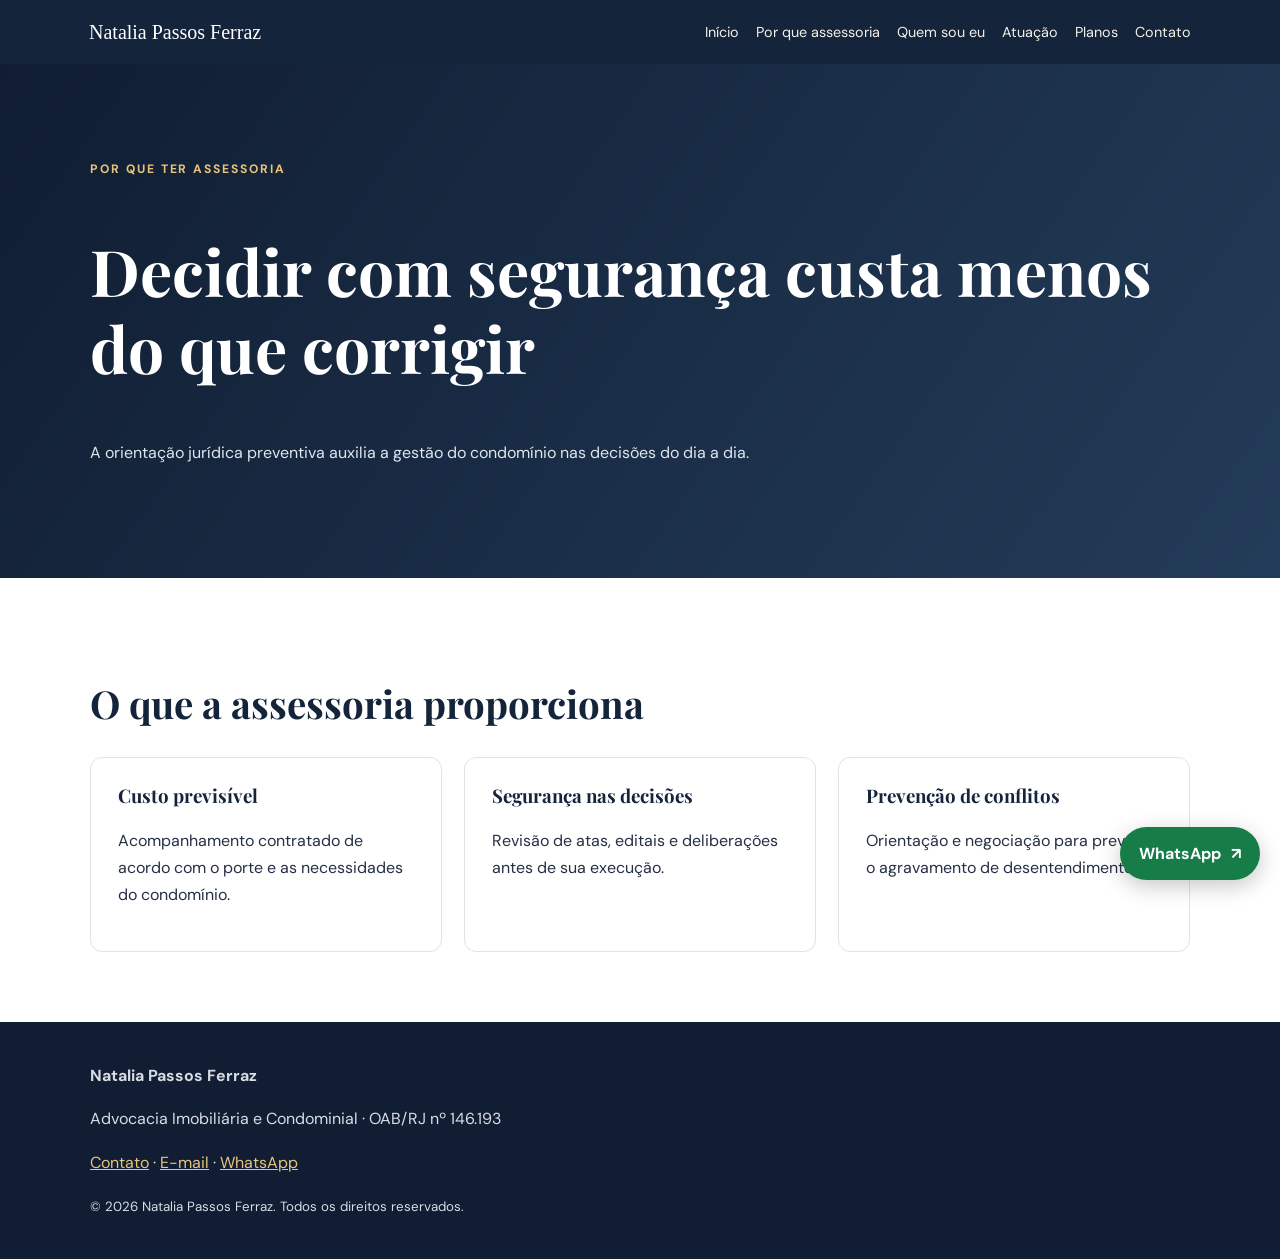
==== assessoria.html @ 214b543b "Add files via upload" ====
<!doctype html><html lang="pt-BR"><head><meta charset="utf-8"><meta name="viewport" content="width=device-width, initial-scale=1"><meta name="description" content="Natalia Passos Ferraz — Advocacia Imobiliária e Condominial. OAB/RJ 146.193."><title>Por que assessoria | Natalia Passos Ferraz</title><link rel="stylesheet" href="style.css"></head><body><header><nav><a class="brand" href="index.html">Natalia Passos Ferraz</a><div class="links"><a href="index.html">Início</a><a href="assessoria.html">Por que assessoria</a><a href="sobre.html">Quem sou eu</a><a href="atuacao.html">Atuação</a><a href="planos.html">Planos</a><a href="contato.html">Contato</a></div></nav></header><section class="hero"><div class="wrap"><div class="eyebrow" style="color:#e8c47d">Por que ter assessoria</div><h1>Decidir com segurança custa menos do que corrigir</h1><p>A orientação jurídica preventiva auxilia a gestão do condomínio nas decisões do dia a dia.</p></div></section><section class="section "><div class="wrap"><h2>O que a assessoria proporciona</h2><div class="grid"><article class="card"><h3>Custo previsível</h3><p>Acompanhamento contratado de acordo com o porte e as necessidades do condomínio.</p></article><article class="card"><h3>Segurança nas decisões</h3><p>Revisão de atas, editais e deliberações antes de sua execução.</p></article><article class="card"><h3>Prevenção de conflitos</h3><p>Orientação e negociação para prevenir o agravamento de desentendimentos.</p></article></div></div></section><footer><div class="wrap"><strong>Natalia Passos Ferraz</strong><p>Advocacia Imobiliária e Condominial · OAB/RJ nº 146.193</p><p><a href="contato.html">Contato</a> · <a href="mailto:nataliaferraz.adv@hotmail.com">E-mail</a> · <a href="https://wa.me/5524999140991" target="_blank" rel="noopener noreferrer">WhatsApp</a></p><small>© 2026 Natalia Passos Ferraz. Todos os direitos reservados.</small></div></footer><a class="whatsapp-fixo" href="https://wa.me/5524999140991?text=Ol%C3%A1%2C%20Nat%C3%A1lia%21%20Gostaria%20de%20informa%C3%A7%C3%B5es%20sobre%20assessoria%20jur%C3%ADdica." target="_blank" rel="noopener noreferrer" aria-label="Conversar com Natália pelo WhatsApp">WhatsApp <span aria-hidden="true">↗</span></a></body></html>
---- style.css ----
@import url('https://fonts.googleapis.com/css2?family=DM+Sans:wght@400;500;600;700&family=Playfair+Display:wght@500;600;700&display=swap');:root{--navy:#14243b;--gold:#d9b56a;--cream:#f8f6f0;--ink:#243044}*{box-sizing:border-box}body{margin:0;font-family:'DM Sans',Arial,sans-serif;color:var(--ink);line-height:1.7;background:#fff}h1,h2,h3{font-family:'Playfair Display',Georgia,serif;line-height:1.2;color:var(--navy)}h1{font-size:clamp(2.3rem,5vw,4rem)}h2{font-size:clamp(1.9rem,3vw,2.7rem)}a{color:#274d7c}header{background:var(--navy);position:sticky;top:0;z-index:5}nav{max-width:1150px;margin:auto;display:flex;align-items:center;justify-content:space-between;gap:18px;padding:15px 24px;flex-wrap:wrap}nav .brand{font-family:Georgia,serif;color:#fff;font-size:1.25rem;text-decoration:none}nav .links{display:flex;gap:17px;flex-wrap:wrap}nav .links a{color:#f5f0e7;text-decoration:none;font-size:.9rem}nav a:hover{color:var(--gold)}.hero{background:linear-gradient(125deg,#101d32,#233c59);color:#fff;padding:95px 24px}.hero h1{color:#fff}.hero p{color:#e0e6ed}.wrap{max-width:1100px;margin:auto}.section{padding:70px 24px}.section.alt{background:var(--cream)}.eyebrow{text-transform:uppercase;letter-spacing:.16em;color:#a67e34;font-size:.76rem;font-weight:700}.grid{display:grid;grid-template-columns:repeat(auto-fit,minmax(245px,1fr));gap:22px}.card{padding:27px;border:1px solid #e5e3de;border-radius:12px;background:#fff}.card h3{margin-top:0}.btn{display:inline-block;padding:12px 22px;background:var(--gold);color:#14243b;border-radius:6px;font-weight:700;text-decoration:none;margin:8px 8px 8px 0}.btn.secondary{background:transparent;color:var(--navy);border:1px solid var(--navy)}.hero .btn.secondary{color:white;border-color:#fff}ul{padding-left:22px}li{margin:6px 0}details{border:1px solid #ddd;border-radius:9px;margin:12px 0;padding:18px;background:#fff}summary{cursor:pointer;font-weight:700;color:var(--navy)}table{border-collapse:collapse;width:100%;min-width:580px}th,td{border-bottom:1px solid #ddd;padding:12px;text-align:left}th{background:#edf0f2}.scroll{overflow-x:auto}.note{border-left:4px solid var(--gold);padding:13px 18px;background:#faf7ef}footer{background:#101d32;color:#d8dce5;padding:40px 24px}footer a{color:#e8c47d}.portrait{width:100%;max-width:330px;border-radius:12px;object-fit:cover}.bio{display:grid;grid-template-columns:1fr 2fr;gap:35px;align-items:start}@media(max-width:700px){.bio{grid-template-columns:1fr}nav{position:static}.hero{padding:65px 24px}}
/* Botão fixo de contato por WhatsApp */
.whatsapp-fixo{position:fixed;right:20px;bottom:20px;z-index:1000;display:inline-flex;align-items:center;gap:10px;background:#167d48;color:white!important;text-decoration:none;font-weight:700;padding:13px 19px;border-radius:999px;box-shadow:0 6px 22px rgba(0,0,0,.22);transition:transform .2s,background .2s}
.whatsapp-fixo:hover,.whatsapp-fixo:focus-visible{background:#116a3d;transform:translateY(-2px)}
@media(max-width:600px){.whatsapp-fixo{right:12px;bottom:12px;padding:12px 16px;font-size:14px}}
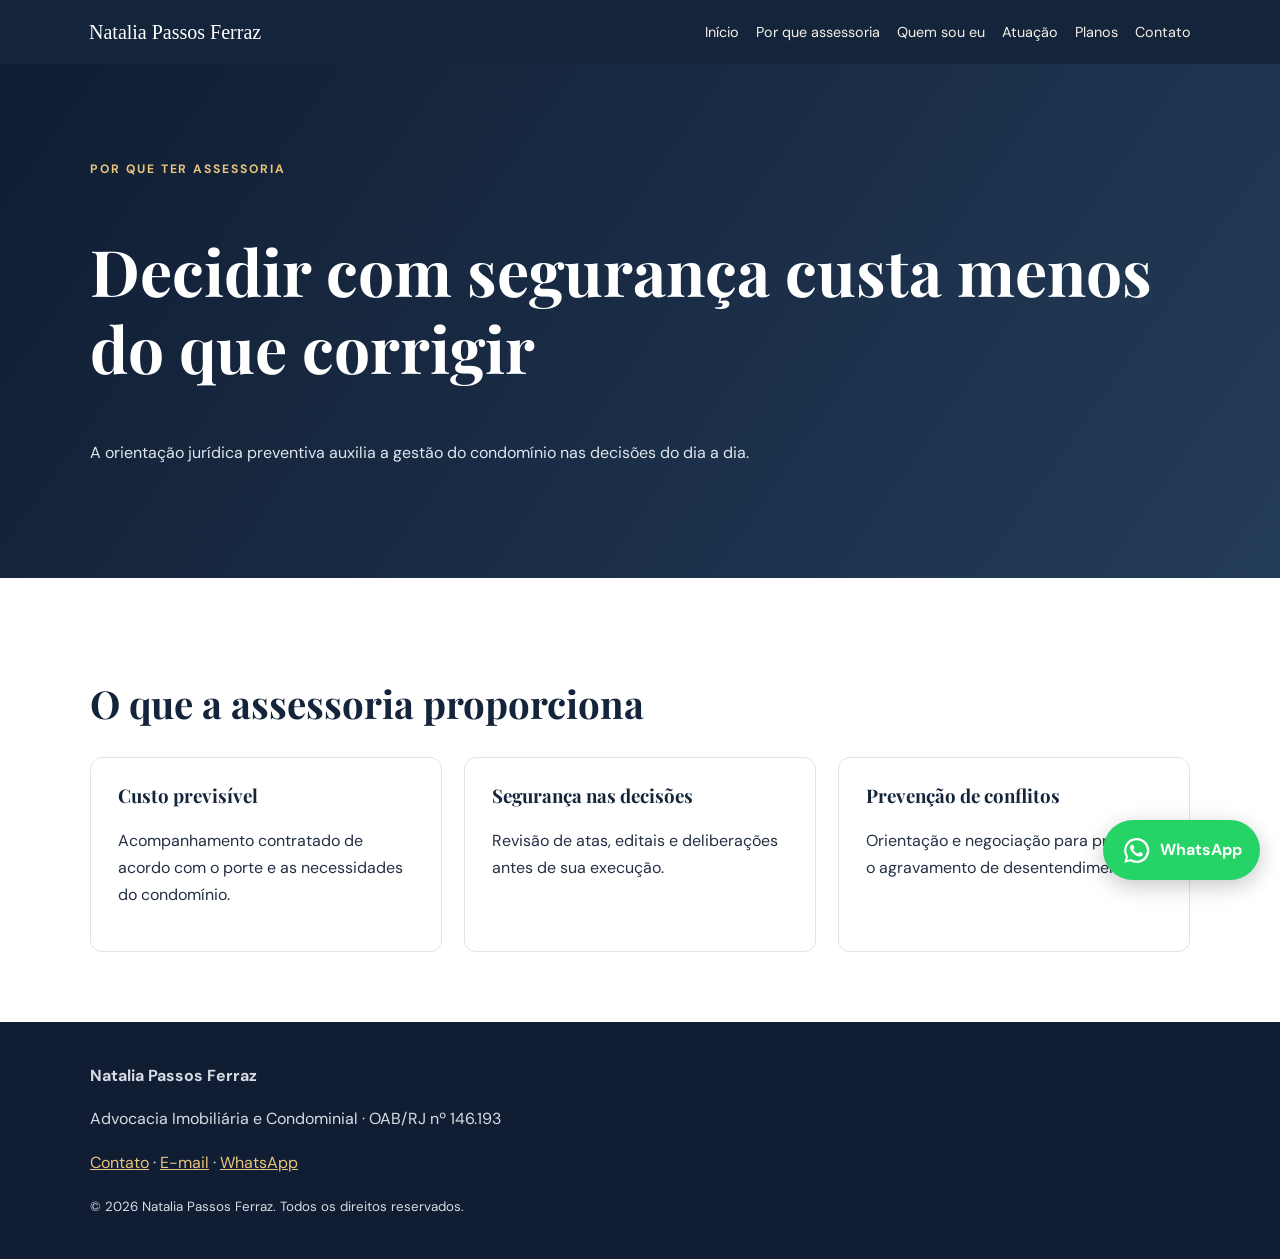
==== commit 9346e7eb: "Add files via upload" ====
--- a/assessoria.html
+++ b/assessoria.html
@@ -1 +1 @@
-<!doctype html><html lang="pt-BR"><head><meta charset="utf-8"><meta name="viewport" content="width=device-width, initial-scale=1"><meta name="description" content="Natalia Passos Ferraz — Advocacia Imobiliária e Condominial. OAB/RJ 146.193."><title>Por que assessoria | Natalia Passos Ferraz</title><link rel="stylesheet" href="style.css"></head><body><header><nav><a class="brand" href="index.html">Natalia Passos Ferraz</a><div class="links"><a href="index.html">Início</a><a href="assessoria.html">Por que assessoria</a><a href="sobre.html">Quem sou eu</a><a href="atuacao.html">Atuação</a><a href="planos.html">Planos</a><a href="contato.html">Contato</a></div></nav></header><section class="hero"><div class="wrap"><div class="eyebrow" style="color:#e8c47d">Por que ter assessoria</div><h1>Decidir com segurança custa menos do que corrigir</h1><p>A orientação jurídica preventiva auxilia a gestão do condomínio nas decisões do dia a dia.</p></div></section><section class="section "><div class="wrap"><h2>O que a assessoria proporciona</h2><div class="grid"><article class="card"><h3>Custo previsível</h3><p>Acompanhamento contratado de acordo com o porte e as necessidades do condomínio.</p></article><article class="card"><h3>Segurança nas decisões</h3><p>Revisão de atas, editais e deliberações antes de sua execução.</p></article><article class="card"><h3>Prevenção de conflitos</h3><p>Orientação e negociação para prevenir o agravamento de desentendimentos.</p></article></div></div></section><footer><div class="wrap"><strong>Natalia Passos Ferraz</strong><p>Advocacia Imobiliária e Condominial · OAB/RJ nº 146.193</p><p><a href="contato.html">Contato</a> · <a href="mailto:nataliaferraz.adv@hotmail.com">E-mail</a> · <a href="https://wa.me/5524999140991" target="_blank" rel="noopener noreferrer">WhatsApp</a></p><small>© 2026 Natalia Passos Ferraz. Todos os direitos reservados.</small></div></footer><a class="whatsapp-fixo" href="https://wa.me/5524999140991?text=Ol%C3%A1%2C%20Nat%C3%A1lia%21%20Gostaria%20de%20informa%C3%A7%C3%B5es%20sobre%20assessoria%20jur%C3%ADdica." target="_blank" rel="noopener noreferrer" aria-label="Conversar com Natália pelo WhatsApp">WhatsApp <span aria-hidden="true">↗</span></a></body></html>+<!doctype html><html lang="pt-BR"><head><meta charset="utf-8"><meta name="viewport" content="width=device-width, initial-scale=1"><meta name="description" content="Natalia Passos Ferraz — Advocacia Imobiliária e Condominial. OAB/RJ 146.193."><title>Por que assessoria | Natalia Passos Ferraz</title><link rel="stylesheet" href="style.css"></head><body><header><nav><a class="brand" href="index.html">Natalia Passos Ferraz</a><div class="links"><a href="index.html">Início</a><a href="assessoria.html">Por que assessoria</a><a href="sobre.html">Quem sou eu</a><a href="atuacao.html">Atuação</a><a href="planos.html">Planos</a><a href="contato.html">Contato</a></div></nav></header><section class="hero"><div class="wrap"><div class="eyebrow" style="color:#e8c47d">Por que ter assessoria</div><h1>Decidir com segurança custa menos do que corrigir</h1><p>A orientação jurídica preventiva auxilia a gestão do condomínio nas decisões do dia a dia.</p></div></section><section class="section "><div class="wrap"><h2>O que a assessoria proporciona</h2><div class="grid"><article class="card"><h3>Custo previsível</h3><p>Acompanhamento contratado de acordo com o porte e as necessidades do condomínio.</p></article><article class="card"><h3>Segurança nas decisões</h3><p>Revisão de atas, editais e deliberações antes de sua execução.</p></article><article class="card"><h3>Prevenção de conflitos</h3><p>Orientação e negociação para prevenir o agravamento de desentendimentos.</p></article></div></div></section><footer><div class="wrap"><strong>Natalia Passos Ferraz</strong><p>Advocacia Imobiliária e Condominial · OAB/RJ nº 146.193</p><p><a href="contato.html">Contato</a> · <a href="mailto:nataliaferraz.adv@hotmail.com">E-mail</a> · <a href="https://wa.me/5524999140991" target="_blank" rel="noopener noreferrer">WhatsApp</a></p><small>© 2026 Natalia Passos Ferraz. Todos os direitos reservados.</small></div></footer><a class="whatsapp-fixo" href="https://wa.me/5524999140991?text=Ol%C3%A1%2C%20Nat%C3%A1lia%21%20Gostaria%20de%20informa%C3%A7%C3%B5es%20sobre%20assessoria%20jur%C3%ADdica." target="_blank" rel="noopener noreferrer" aria-label="Conversar com Natália pelo WhatsApp"><svg xmlns="http://www.w3.org/2000/svg" viewBox="0 0 32 32" width="31" height="31" aria-hidden="true"><path fill="currentColor" d="M16.03 3.2A12.7 12.7 0 0 0 5.1 22.4L3.4 28.7l6.5-1.7a12.8 12.8 0 1 0 6.13-23.8Zm0 23.3a10.5 10.5 0 0 1-5.35-1.46l-.38-.23-3.87 1.02 1.03-3.77-.25-.39A10.56 10.56 0 1 1 16.03 26.5Zm5.8-7.9c-.32-.16-1.9-.94-2.2-1.04-.3-.11-.51-.16-.73.16-.22.32-.84 1.04-1.03 1.25-.19.21-.38.24-.7.08-.32-.16-1.36-.5-2.58-1.59-.95-.85-1.6-1.9-1.79-2.22-.19-.32-.02-.49.14-.65.14-.14.32-.37.48-.56.16-.19.21-.32.32-.53.11-.21.05-.4-.03-.56-.08-.16-.73-1.76-1-2.41-.26-.63-.53-.54-.73-.55h-.62c-.22 0-.56.08-.86.4-.3.32-1.13 1.11-1.13 2.71s1.16 3.15 1.32 3.36c.16.21 2.29 3.5 5.55 4.91.78.34 1.39.54 1.86.69.78.25 1.5.21 2.06.13.63-.09 1.9-.78 2.17-1.53.27-.75.27-1.39.19-1.53-.08-.13-.3-.21-.62-.37Z"/></svg><span class="whatsapp-texto">WhatsApp</span></a></body></html>
--- a/style.css
+++ b/style.css
@@ -3,3 +3,12 @@
 .whatsapp-fixo{position:fixed;right:20px;bottom:20px;z-index:1000;display:inline-flex;align-items:center;gap:10px;background:#167d48;color:white!important;text-decoration:none;font-weight:700;padding:13px 19px;border-radius:999px;box-shadow:0 6px 22px rgba(0,0,0,.22);transition:transform .2s,background .2s}
 .whatsapp-fixo:hover,.whatsapp-fixo:focus-visible{background:#116a3d;transform:translateY(-2px)}
 @media(max-width:600px){.whatsapp-fixo{right:12px;bottom:12px;padding:12px 16px;font-size:14px}}
+
+/* Ícone oficial em vetor e botão de contato persistente */
+.whatsapp-fixo{background:#25d366;color:#fff!important;min-width:60px;min-height:60px;justify-content:center;padding:12px 18px;gap:8px}
+.whatsapp-fixo svg{width:31px;height:31px;display:block;flex-shrink:0}
+.whatsapp-fixo:hover,.whatsapp-fixo:focus-visible{background:#128c4a}
+.foto-apresentacao{display:grid;grid-template-columns:minmax(220px,350px) 1fr;gap:35px;align-items:center;padding-top:24px;padding-bottom:24px}
+.foto-pendente{min-height:290px;display:flex;align-items:center;justify-content:center;text-align:center;padding:25px;border:2px dashed #aab3bd;border-radius:16px;background:#e8eaf0;color:#596273;font-size:15px}
+.foto-sobre{max-width:340px;min-height:260px;float:right;margin:0 0 20px 25px}
+@media(max-width:650px){.foto-apresentacao{grid-template-columns:1fr}.foto-sobre{float:none;margin:0 0 20px}.whatsapp-fixo{width:60px;height:60px;border-radius:50%;padding:12px}.whatsapp-texto{display:none}}
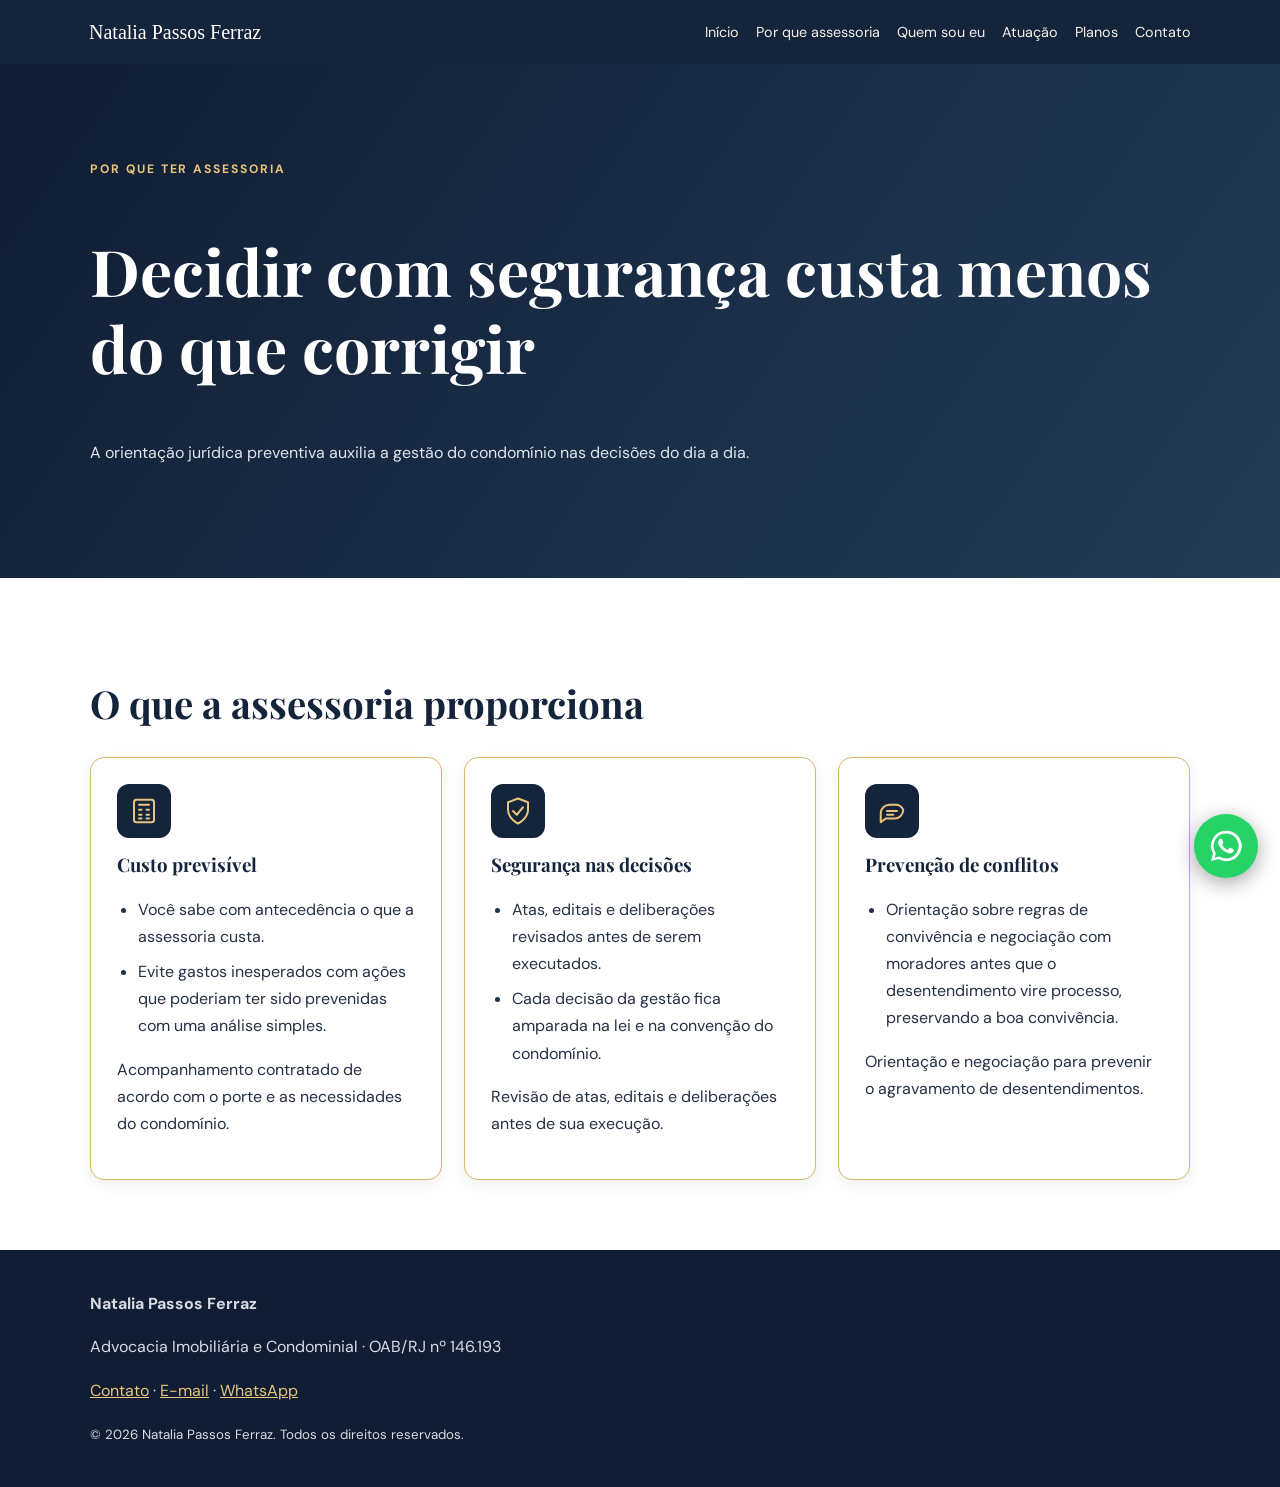
==== commit b470d6ae: "Add files via upload" ====
--- a/assessoria.html
+++ b/assessoria.html
@@ -1 +1 @@
-<!doctype html><html lang="pt-BR"><head><meta charset="utf-8"><meta name="viewport" content="width=device-width, initial-scale=1"><meta name="description" content="Natalia Passos Ferraz — Advocacia Imobiliária e Condominial. OAB/RJ 146.193."><title>Por que assessoria | Natalia Passos Ferraz</title><link rel="stylesheet" href="style.css"></head><body><header><nav><a class="brand" href="index.html">Natalia Passos Ferraz</a><div class="links"><a href="index.html">Início</a><a href="assessoria.html">Por que assessoria</a><a href="sobre.html">Quem sou eu</a><a href="atuacao.html">Atuação</a><a href="planos.html">Planos</a><a href="contato.html">Contato</a></div></nav></header><section class="hero"><div class="wrap"><div class="eyebrow" style="color:#e8c47d">Por que ter assessoria</div><h1>Decidir com segurança custa menos do que corrigir</h1><p>A orientação jurídica preventiva auxilia a gestão do condomínio nas decisões do dia a dia.</p></div></section><section class="section "><div class="wrap"><h2>O que a assessoria proporciona</h2><div class="grid"><article class="card"><h3>Custo previsível</h3><p>Acompanhamento contratado de acordo com o porte e as necessidades do condomínio.</p></article><article class="card"><h3>Segurança nas decisões</h3><p>Revisão de atas, editais e deliberações antes de sua execução.</p></article><article class="card"><h3>Prevenção de conflitos</h3><p>Orientação e negociação para prevenir o agravamento de desentendimentos.</p></article></div></div></section><footer><div class="wrap"><strong>Natalia Passos Ferraz</strong><p>Advocacia Imobiliária e Condominial · OAB/RJ nº 146.193</p><p><a href="contato.html">Contato</a> · <a href="mailto:nataliaferraz.adv@hotmail.com">E-mail</a> · <a href="https://wa.me/5524999140991" target="_blank" rel="noopener noreferrer">WhatsApp</a></p><small>© 2026 Natalia Passos Ferraz. Todos os direitos reservados.</small></div></footer><a class="whatsapp-fixo" href="https://wa.me/5524999140991?text=Ol%C3%A1%2C%20Nat%C3%A1lia%21%20Gostaria%20de%20informa%C3%A7%C3%B5es%20sobre%20assessoria%20jur%C3%ADdica." target="_blank" rel="noopener noreferrer" aria-label="Conversar com Natália pelo WhatsApp"><svg xmlns="http://www.w3.org/2000/svg" viewBox="0 0 32 32" width="31" height="31" aria-hidden="true"><path fill="currentColor" d="M16.03 3.2A12.7 12.7 0 0 0 5.1 22.4L3.4 28.7l6.5-1.7a12.8 12.8 0 1 0 6.13-23.8Zm0 23.3a10.5 10.5 0 0 1-5.35-1.46l-.38-.23-3.87 1.02 1.03-3.77-.25-.39A10.56 10.56 0 1 1 16.03 26.5Zm5.8-7.9c-.32-.16-1.9-.94-2.2-1.04-.3-.11-.51-.16-.73.16-.22.32-.84 1.04-1.03 1.25-.19.21-.38.24-.7.08-.32-.16-1.36-.5-2.58-1.59-.95-.85-1.6-1.9-1.79-2.22-.19-.32-.02-.49.14-.65.14-.14.32-.37.48-.56.16-.19.21-.32.32-.53.11-.21.05-.4-.03-.56-.08-.16-.73-1.76-1-2.41-.26-.63-.53-.54-.73-.55h-.62c-.22 0-.56.08-.86.4-.3.32-1.13 1.11-1.13 2.71s1.16 3.15 1.32 3.36c.16.21 2.29 3.5 5.55 4.91.78.34 1.39.54 1.86.69.78.25 1.5.21 2.06.13.63-.09 1.9-.78 2.17-1.53.27-.75.27-1.39.19-1.53-.08-.13-.3-.21-.62-.37Z"/></svg><span class="whatsapp-texto">WhatsApp</span></a></body></html>+<!doctype html><html lang="pt-BR"><head><meta charset="utf-8"><meta name="viewport" content="width=device-width, initial-scale=1"><meta name="description" content="Natalia Passos Ferraz — Advocacia Imobiliária e Condominial. OAB/RJ 146.193."><title>Por que assessoria | Natalia Passos Ferraz</title><link rel="stylesheet" href="style.css"><style id="whatsapp-flutuante-estilo">.whatsapp-fixo{position:fixed!important;right:22px!important;bottom:22px!important;z-index:2147483000!important;display:flex!important;align-items:center!important;justify-content:center!important;width:64px!important;height:64px!important;min-width:64px!important;min-height:64px!important;box-sizing:border-box!important;padding:13px!important;border-radius:50%!important;background:#25D366!important;color:#fff!important;box-shadow:0 5px 20px rgba(0,0,0,.35)!important;visibility:visible!important;opacity:1!important;transform:none!important;text-decoration:none!important}.whatsapp-fixo svg{display:block!important;width:38px!important;height:38px!important;fill:#fff!important}.whatsapp-fixo .whatsapp-texto{display:none!important}.whatsapp-fixo:hover{background:#128C7E!important}@media(max-width:600px){.whatsapp-fixo{right:16px!important;bottom:16px!important;width:60px!important;height:60px!important;min-width:60px!important;min-height:60px!important}}</style></head><body><header><nav><a class="brand" href="index.html">Natalia Passos Ferraz</a><div class="links"><a href="index.html">Início</a><a href="assessoria.html">Por que assessoria</a><a href="sobre.html">Quem sou eu</a><a href="atuacao.html">Atuação</a><a href="planos.html">Planos</a><a href="contato.html">Contato</a></div></nav></header><section class="hero"><div class="wrap"><div class="eyebrow" style="color:#e8c47d">Por que ter assessoria</div><h1>Decidir com segurança custa menos do que corrigir</h1><p>A orientação jurídica preventiva auxilia a gestão do condomínio nas decisões do dia a dia.</p></div></section><section class="section "><div class="wrap"><h2>O que a assessoria proporciona</h2><div class="grid"><article class="card" style="border:1px solid #d9b56a;border-radius:14px;padding:26px;background:#fff;box-shadow:0 4px 15px rgba(20,36,59,.08);"><div style="display:flex;align-items:center;justify-content:center;width:54px;height:54px;border-radius:12px;background:#14243b;color:#e8c47d;margin-bottom:16px;"><svg xmlns="http://www.w3.org/2000/svg" viewBox="0 0 24 24" width="30" height="30" fill="none" stroke="currentColor" stroke-width="1.6" stroke-linecap="round" stroke-linejoin="round" aria-hidden="true"><rect x="4" y="3" width="16" height="18" rx="2"/><path d="M8 7h8M8 11h2m4 0h2M8 15h2m4 0h2M8 18h2m4 0h2"/></svg></div><h3>Custo previsível</h3><ul style="list-style:disc outside;padding-left:1.3em;margin:12px 0 0;"><li style="display:list-item;margin-bottom:8px;">Você sabe com antecedência o que a assessoria custa.</li><li style="display:list-item;margin-bottom:8px;">Evite gastos inesperados com ações que poderiam ter sido prevenidas com uma análise simples.</li></ul><p>Acompanhamento contratado de acordo com o porte e as necessidades do condomínio.</p></article><article class="card" style="border:1px solid #d9b56a;border-radius:14px;padding:26px;background:#fff;box-shadow:0 4px 15px rgba(20,36,59,.08);"><div style="display:flex;align-items:center;justify-content:center;width:54px;height:54px;border-radius:12px;background:#14243b;color:#e8c47d;margin-bottom:16px;"><svg xmlns="http://www.w3.org/2000/svg" viewBox="0 0 24 24" width="30" height="30" fill="none" stroke="currentColor" stroke-width="1.6" stroke-linecap="round" stroke-linejoin="round" aria-hidden="true"><path d="M12 22s8-4 8-11V5l-8-3-8 3v6c0 7 8 11 8 11Z"/><path d="m8 12 3 3 5-6"/></svg></div><h3>Segurança nas decisões</h3><ul style="list-style:disc outside;padding-left:1.3em;margin:12px 0 0;"><li style="display:list-item;margin-bottom:8px;">Atas, editais e deliberações revisados antes de serem executados.</li><li style="display:list-item;margin-bottom:8px;">Cada decisão da gestão fica amparada na lei e na convenção do condomínio.</li></ul><p>Revisão de atas, editais e deliberações antes de sua execução.</p></article><article class="card" style="border:1px solid #d9b56a;border-radius:14px;padding:26px;background:#fff;box-shadow:0 4px 15px rgba(20,36,59,.08);"><div style="display:flex;align-items:center;justify-content:center;width:54px;height:54px;border-radius:12px;background:#14243b;color:#e8c47d;margin-bottom:16px;"><svg xmlns="http://www.w3.org/2000/svg" viewBox="0 0 24 24" width="30" height="30" fill="none" stroke="currentColor" stroke-width="1.6" stroke-linecap="round" stroke-linejoin="round" aria-hidden="true"><path d="M21 11a7 7 0 0 1-7 7H7l-4 3v-7a7 7 0 0 1 7-7h4a7 7 0 0 1 7 4Z"/><path d="M8 12h8M8 15h5"/></svg></div><h3>Prevenção de conflitos</h3><ul style="list-style:disc outside;padding-left:1.3em;margin:12px 0 0;"><li style="display:list-item;margin-bottom:8px;">Orientação sobre regras de convivência e negociação com moradores antes que o desentendimento vire processo, preservando a boa convivência.</li></ul><p>Orientação e negociação para prevenir o agravamento de desentendimentos.</p></article></div></div></section><footer><div class="wrap"><strong>Natalia Passos Ferraz</strong><p>Advocacia Imobiliária e Condominial · OAB/RJ nº 146.193</p><p><a href="contato.html">Contato</a> · <a href="mailto:nataliaferraz.adv@hotmail.com">E-mail</a> · <a href="https://wa.me/5524999140991" target="_blank" rel="noopener noreferrer">WhatsApp</a></p><small>© 2026 Natalia Passos Ferraz. Todos os direitos reservados.</small></div></footer><a class="whatsapp-fixo" href="https://wa.me/5524999140991?text=Ol%C3%A1%2C%20Nat%C3%A1lia%21%20Gostaria%20de%20informa%C3%A7%C3%B5es%20sobre%20assessoria%20jur%C3%ADdica." target="_blank" rel="noopener noreferrer" aria-label="Conversar com Natália pelo WhatsApp"><svg xmlns="http://www.w3.org/2000/svg" viewBox="0 0 32 32" width="31" height="31" aria-hidden="true"><path fill="currentColor" d="M16.03 3.2A12.7 12.7 0 0 0 5.1 22.4L3.4 28.7l6.5-1.7a12.8 12.8 0 1 0 6.13-23.8Zm0 23.3a10.5 10.5 0 0 1-5.35-1.46l-.38-.23-3.87 1.02 1.03-3.77-.25-.39A10.56 10.56 0 1 1 16.03 26.5Zm5.8-7.9c-.32-.16-1.9-.94-2.2-1.04-.3-.11-.51-.16-.73.16-.22.32-.84 1.04-1.03 1.25-.19.21-.38.24-.7.08-.32-.16-1.36-.5-2.58-1.59-.95-.85-1.6-1.9-1.79-2.22-.19-.32-.02-.49.14-.65.14-.14.32-.37.48-.56.16-.19.21-.32.32-.53.11-.21.05-.4-.03-.56-.08-.16-.73-1.76-1-2.41-.26-.63-.53-.54-.73-.55h-.62c-.22 0-.56.08-.86.4-.3.32-1.13 1.11-1.13 2.71s1.16 3.15 1.32 3.36c.16.21 2.29 3.5 5.55 4.91.78.34 1.39.54 1.86.69.78.25 1.5.21 2.06.13.63-.09 1.9-.78 2.17-1.53.27-.75.27-1.39.19-1.53-.08-.13-.3-.21-.62-.37Z"/></svg><span class="whatsapp-texto">WhatsApp</span></a></body></html>
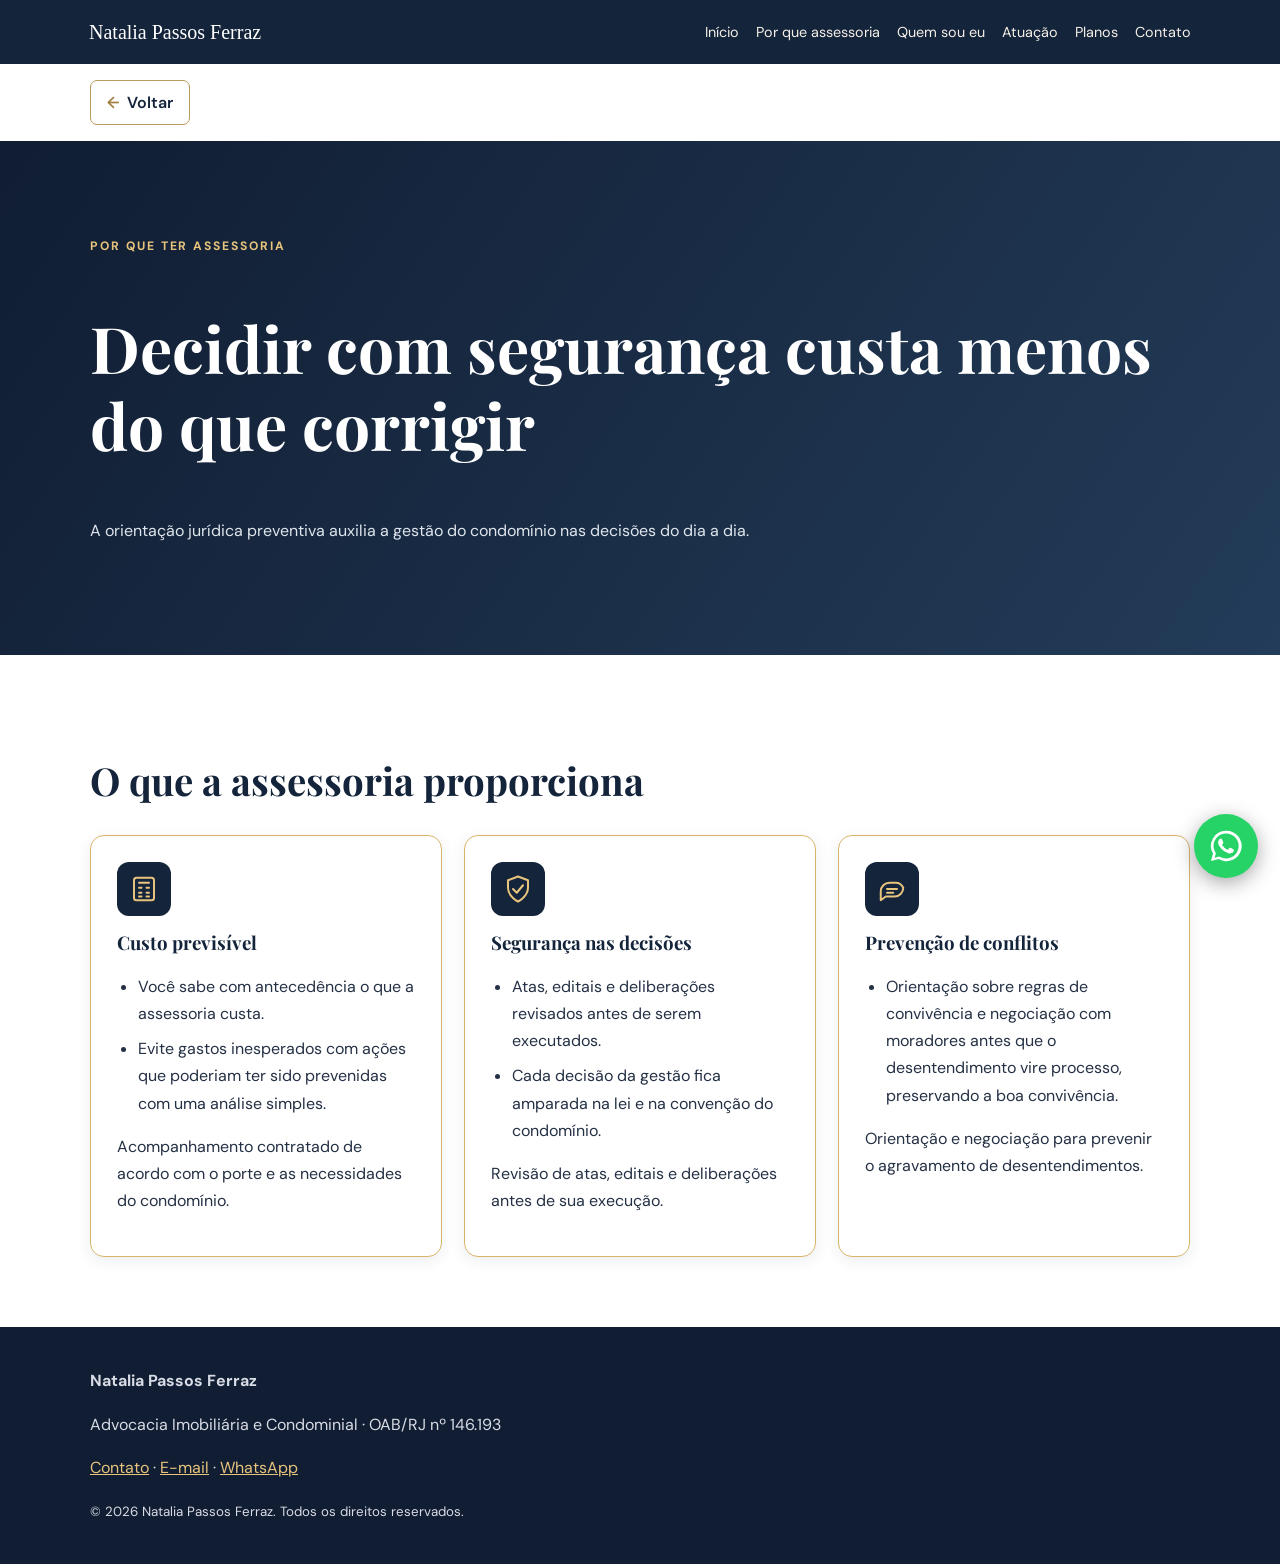
==== commit c77c56e6: "Add files via upload" ====
--- a/assessoria.html
+++ b/assessoria.html
@@ -1 +1 @@
-<!doctype html><html lang="pt-BR"><head><meta charset="utf-8"><meta name="viewport" content="width=device-width, initial-scale=1"><meta name="description" content="Natalia Passos Ferraz — Advocacia Imobiliária e Condominial. OAB/RJ 146.193."><title>Por que assessoria | Natalia Passos Ferraz</title><link rel="stylesheet" href="style.css"><style id="whatsapp-flutuante-estilo">.whatsapp-fixo{position:fixed!important;right:22px!important;bottom:22px!important;z-index:2147483000!important;display:flex!important;align-items:center!important;justify-content:center!important;width:64px!important;height:64px!important;min-width:64px!important;min-height:64px!important;box-sizing:border-box!important;padding:13px!important;border-radius:50%!important;background:#25D366!important;color:#fff!important;box-shadow:0 5px 20px rgba(0,0,0,.35)!important;visibility:visible!important;opacity:1!important;transform:none!important;text-decoration:none!important}.whatsapp-fixo svg{display:block!important;width:38px!important;height:38px!important;fill:#fff!important}.whatsapp-fixo .whatsapp-texto{display:none!important}.whatsapp-fixo:hover{background:#128C7E!important}@media(max-width:600px){.whatsapp-fixo{right:16px!important;bottom:16px!important;width:60px!important;height:60px!important;min-width:60px!important;min-height:60px!important}}</style></head><body><header><nav><a class="brand" href="index.html">Natalia Passos Ferraz</a><div class="links"><a href="index.html">Início</a><a href="assessoria.html">Por que assessoria</a><a href="sobre.html">Quem sou eu</a><a href="atuacao.html">Atuação</a><a href="planos.html">Planos</a><a href="contato.html">Contato</a></div></nav></header><section class="hero"><div class="wrap"><div class="eyebrow" style="color:#e8c47d">Por que ter assessoria</div><h1>Decidir com segurança custa menos do que corrigir</h1><p>A orientação jurídica preventiva auxilia a gestão do condomínio nas decisões do dia a dia.</p></div></section><section class="section "><div class="wrap"><h2>O que a assessoria proporciona</h2><div class="grid"><article class="card" style="border:1px solid #d9b56a;border-radius:14px;padding:26px;background:#fff;box-shadow:0 4px 15px rgba(20,36,59,.08);"><div style="display:flex;align-items:center;justify-content:center;width:54px;height:54px;border-radius:12px;background:#14243b;color:#e8c47d;margin-bottom:16px;"><svg xmlns="http://www.w3.org/2000/svg" viewBox="0 0 24 24" width="30" height="30" fill="none" stroke="currentColor" stroke-width="1.6" stroke-linecap="round" stroke-linejoin="round" aria-hidden="true"><rect x="4" y="3" width="16" height="18" rx="2"/><path d="M8 7h8M8 11h2m4 0h2M8 15h2m4 0h2M8 18h2m4 0h2"/></svg></div><h3>Custo previsível</h3><ul style="list-style:disc outside;padding-left:1.3em;margin:12px 0 0;"><li style="display:list-item;margin-bottom:8px;">Você sabe com antecedência o que a assessoria custa.</li><li style="display:list-item;margin-bottom:8px;">Evite gastos inesperados com ações que poderiam ter sido prevenidas com uma análise simples.</li></ul><p>Acompanhamento contratado de acordo com o porte e as necessidades do condomínio.</p></article><article class="card" style="border:1px solid #d9b56a;border-radius:14px;padding:26px;background:#fff;box-shadow:0 4px 15px rgba(20,36,59,.08);"><div style="display:flex;align-items:center;justify-content:center;width:54px;height:54px;border-radius:12px;background:#14243b;color:#e8c47d;margin-bottom:16px;"><svg xmlns="http://www.w3.org/2000/svg" viewBox="0 0 24 24" width="30" height="30" fill="none" stroke="currentColor" stroke-width="1.6" stroke-linecap="round" stroke-linejoin="round" aria-hidden="true"><path d="M12 22s8-4 8-11V5l-8-3-8 3v6c0 7 8 11 8 11Z"/><path d="m8 12 3 3 5-6"/></svg></div><h3>Segurança nas decisões</h3><ul style="list-style:disc outside;padding-left:1.3em;margin:12px 0 0;"><li style="display:list-item;margin-bottom:8px;">Atas, editais e deliberações revisados antes de serem executados.</li><li style="display:list-item;margin-bottom:8px;">Cada decisão da gestão fica amparada na lei e na convenção do condomínio.</li></ul><p>Revisão de atas, editais e deliberações antes de sua execução.</p></article><article class="card" style="border:1px solid #d9b56a;border-radius:14px;padding:26px;background:#fff;box-shadow:0 4px 15px rgba(20,36,59,.08);"><div style="display:flex;align-items:center;justify-content:center;width:54px;height:54px;border-radius:12px;background:#14243b;color:#e8c47d;margin-bottom:16px;"><svg xmlns="http://www.w3.org/2000/svg" viewBox="0 0 24 24" width="30" height="30" fill="none" stroke="currentColor" stroke-width="1.6" stroke-linecap="round" stroke-linejoin="round" aria-hidden="true"><path d="M21 11a7 7 0 0 1-7 7H7l-4 3v-7a7 7 0 0 1 7-7h4a7 7 0 0 1 7 4Z"/><path d="M8 12h8M8 15h5"/></svg></div><h3>Prevenção de conflitos</h3><ul style="list-style:disc outside;padding-left:1.3em;margin:12px 0 0;"><li style="display:list-item;margin-bottom:8px;">Orientação sobre regras de convivência e negociação com moradores antes que o desentendimento vire processo, preservando a boa convivência.</li></ul><p>Orientação e negociação para prevenir o agravamento de desentendimentos.</p></article></div></div></section><footer><div class="wrap"><strong>Natalia Passos Ferraz</strong><p>Advocacia Imobiliária e Condominial · OAB/RJ nº 146.193</p><p><a href="contato.html">Contato</a> · <a href="mailto:nataliaferraz.adv@hotmail.com">E-mail</a> · <a href="https://wa.me/5524999140991" target="_blank" rel="noopener noreferrer">WhatsApp</a></p><small>© 2026 Natalia Passos Ferraz. Todos os direitos reservados.</small></div></footer><a class="whatsapp-fixo" href="https://wa.me/5524999140991?text=Ol%C3%A1%2C%20Nat%C3%A1lia%21%20Gostaria%20de%20informa%C3%A7%C3%B5es%20sobre%20assessoria%20jur%C3%ADdica." target="_blank" rel="noopener noreferrer" aria-label="Conversar com Natália pelo WhatsApp"><svg xmlns="http://www.w3.org/2000/svg" viewBox="0 0 32 32" width="31" height="31" aria-hidden="true"><path fill="currentColor" d="M16.03 3.2A12.7 12.7 0 0 0 5.1 22.4L3.4 28.7l6.5-1.7a12.8 12.8 0 1 0 6.13-23.8Zm0 23.3a10.5 10.5 0 0 1-5.35-1.46l-.38-.23-3.87 1.02 1.03-3.77-.25-.39A10.56 10.56 0 1 1 16.03 26.5Zm5.8-7.9c-.32-.16-1.9-.94-2.2-1.04-.3-.11-.51-.16-.73.16-.22.32-.84 1.04-1.03 1.25-.19.21-.38.24-.7.08-.32-.16-1.36-.5-2.58-1.59-.95-.85-1.6-1.9-1.79-2.22-.19-.32-.02-.49.14-.65.14-.14.32-.37.48-.56.16-.19.21-.32.32-.53.11-.21.05-.4-.03-.56-.08-.16-.73-1.76-1-2.41-.26-.63-.53-.54-.73-.55h-.62c-.22 0-.56.08-.86.4-.3.32-1.13 1.11-1.13 2.71s1.16 3.15 1.32 3.36c.16.21 2.29 3.5 5.55 4.91.78.34 1.39.54 1.86.69.78.25 1.5.21 2.06.13.63-.09 1.9-.78 2.17-1.53.27-.75.27-1.39.19-1.53-.08-.13-.3-.21-.62-.37Z"/></svg><span class="whatsapp-texto">WhatsApp</span></a></body></html>+<!doctype html><html lang="pt-BR"><head><meta charset="utf-8"><meta name="viewport" content="width=device-width, initial-scale=1"><meta name="description" content="Natalia Passos Ferraz — Advocacia Imobiliária e Condominial. OAB/RJ 146.193."><title>Por que assessoria | Natalia Passos Ferraz</title><link rel="stylesheet" href="style.css"><style id="whatsapp-flutuante-estilo">.whatsapp-fixo{position:fixed!important;right:22px!important;bottom:22px!important;z-index:2147483000!important;display:flex!important;align-items:center!important;justify-content:center!important;width:64px!important;height:64px!important;min-width:64px!important;min-height:64px!important;box-sizing:border-box!important;padding:13px!important;border-radius:50%!important;background:#25D366!important;color:#fff!important;box-shadow:0 5px 20px rgba(0,0,0,.35)!important;visibility:visible!important;opacity:1!important;transform:none!important;text-decoration:none!important}.whatsapp-fixo svg{display:block!important;width:38px!important;height:38px!important;fill:#fff!important}.whatsapp-fixo .whatsapp-texto{display:none!important}.whatsapp-fixo:hover{background:#128C7E!important}@media(max-width:600px){.whatsapp-fixo{right:16px!important;bottom:16px!important;width:60px!important;height:60px!important;min-width:60px!important;min-height:60px!important}}</style></head><body><header><nav><a class="brand" href="index.html">Natalia Passos Ferraz</a><div class="links"><a href="index.html">Início</a><a href="assessoria.html">Por que assessoria</a><a href="sobre.html">Quem sou eu</a><a href="atuacao.html">Atuação</a><a href="planos.html">Planos</a><a href="contato.html">Contato</a></div></nav></header><div class="wrap" style="padding-top:16px;padding-bottom:16px"><a href="index.html" onclick="if(document.referrer){try{var u=new URL(document.referrer);if(u.origin===location.origin &amp;&amp; history.length&gt;1){history.back();return false;}}catch(e){}}" style="display:inline-flex;align-items:center;gap:8px;border:1px solid #b99a60;border-radius:7px;padding:8px 16px;color:#14243b;background:#fff;text-decoration:none;font-weight:600"><span aria-hidden="true" style="color:#a08040">&#8592;</span> Voltar</a></div><section class="hero"><div class="wrap"><div class="eyebrow" style="color:#e8c47d">Por que ter assessoria</div><h1>Decidir com segurança custa menos do que corrigir</h1><p>A orientação jurídica preventiva auxilia a gestão do condomínio nas decisões do dia a dia.</p></div></section><section class="section "><div class="wrap"><h2>O que a assessoria proporciona</h2><div class="grid"><article class="card" style="border:1px solid #d9b56a;border-radius:14px;padding:26px;background:#fff;box-shadow:0 4px 15px rgba(20,36,59,.08);"><div style="display:flex;align-items:center;justify-content:center;width:54px;height:54px;border-radius:12px;background:#14243b;color:#e8c47d;margin-bottom:16px;"><svg xmlns="http://www.w3.org/2000/svg" viewBox="0 0 24 24" width="30" height="30" fill="none" stroke="currentColor" stroke-width="1.6" stroke-linecap="round" stroke-linejoin="round" aria-hidden="true"><rect x="4" y="3" width="16" height="18" rx="2"/><path d="M8 7h8M8 11h2m4 0h2M8 15h2m4 0h2M8 18h2m4 0h2"/></svg></div><h3>Custo previsível</h3><ul style="list-style:disc outside;padding-left:1.3em;margin:12px 0 0;"><li style="display:list-item;margin-bottom:8px;">Você sabe com antecedência o que a assessoria custa.</li><li style="display:list-item;margin-bottom:8px;">Evite gastos inesperados com ações que poderiam ter sido prevenidas com uma análise simples.</li></ul><p>Acompanhamento contratado de acordo com o porte e as necessidades do condomínio.</p></article><article class="card" style="border:1px solid #d9b56a;border-radius:14px;padding:26px;background:#fff;box-shadow:0 4px 15px rgba(20,36,59,.08);"><div style="display:flex;align-items:center;justify-content:center;width:54px;height:54px;border-radius:12px;background:#14243b;color:#e8c47d;margin-bottom:16px;"><svg xmlns="http://www.w3.org/2000/svg" viewBox="0 0 24 24" width="30" height="30" fill="none" stroke="currentColor" stroke-width="1.6" stroke-linecap="round" stroke-linejoin="round" aria-hidden="true"><path d="M12 22s8-4 8-11V5l-8-3-8 3v6c0 7 8 11 8 11Z"/><path d="m8 12 3 3 5-6"/></svg></div><h3>Segurança nas decisões</h3><ul style="list-style:disc outside;padding-left:1.3em;margin:12px 0 0;"><li style="display:list-item;margin-bottom:8px;">Atas, editais e deliberações revisados antes de serem executados.</li><li style="display:list-item;margin-bottom:8px;">Cada decisão da gestão fica amparada na lei e na convenção do condomínio.</li></ul><p>Revisão de atas, editais e deliberações antes de sua execução.</p></article><article class="card" style="border:1px solid #d9b56a;border-radius:14px;padding:26px;background:#fff;box-shadow:0 4px 15px rgba(20,36,59,.08);"><div style="display:flex;align-items:center;justify-content:center;width:54px;height:54px;border-radius:12px;background:#14243b;color:#e8c47d;margin-bottom:16px;"><svg xmlns="http://www.w3.org/2000/svg" viewBox="0 0 24 24" width="30" height="30" fill="none" stroke="currentColor" stroke-width="1.6" stroke-linecap="round" stroke-linejoin="round" aria-hidden="true"><path d="M21 11a7 7 0 0 1-7 7H7l-4 3v-7a7 7 0 0 1 7-7h4a7 7 0 0 1 7 4Z"/><path d="M8 12h8M8 15h5"/></svg></div><h3>Prevenção de conflitos</h3><ul style="list-style:disc outside;padding-left:1.3em;margin:12px 0 0;"><li style="display:list-item;margin-bottom:8px;">Orientação sobre regras de convivência e negociação com moradores antes que o desentendimento vire processo, preservando a boa convivência.</li></ul><p>Orientação e negociação para prevenir o agravamento de desentendimentos.</p></article></div></div></section><footer><div class="wrap"><strong>Natalia Passos Ferraz</strong><p>Advocacia Imobiliária e Condominial · OAB/RJ nº 146.193</p><p><a href="contato.html">Contato</a> · <a href="mailto:nataliaferraz.adv@hotmail.com">E-mail</a> · <a href="https://wa.me/5524999140991" target="_blank" rel="noopener noreferrer">WhatsApp</a></p><small>© 2026 Natalia Passos Ferraz. Todos os direitos reservados.</small></div></footer><a class="whatsapp-fixo" href="https://wa.me/5524999140991?text=Ol%C3%A1%2C%20Nat%C3%A1lia%21%20Gostaria%20de%20informa%C3%A7%C3%B5es%20sobre%20assessoria%20jur%C3%ADdica." target="_blank" rel="noopener noreferrer" aria-label="Conversar com Natália pelo WhatsApp"><svg xmlns="http://www.w3.org/2000/svg" viewBox="0 0 32 32" width="31" height="31" aria-hidden="true"><path fill="currentColor" d="M16.03 3.2A12.7 12.7 0 0 0 5.1 22.4L3.4 28.7l6.5-1.7a12.8 12.8 0 1 0 6.13-23.8Zm0 23.3a10.5 10.5 0 0 1-5.35-1.46l-.38-.23-3.87 1.02 1.03-3.77-.25-.39A10.56 10.56 0 1 1 16.03 26.5Zm5.8-7.9c-.32-.16-1.9-.94-2.2-1.04-.3-.11-.51-.16-.73.16-.22.32-.84 1.04-1.03 1.25-.19.21-.38.24-.7.08-.32-.16-1.36-.5-2.58-1.59-.95-.85-1.6-1.9-1.79-2.22-.19-.32-.02-.49.14-.65.14-.14.32-.37.48-.56.16-.19.21-.32.32-.53.11-.21.05-.4-.03-.56-.08-.16-.73-1.76-1-2.41-.26-.63-.53-.54-.73-.55h-.62c-.22 0-.56.08-.86.4-.3.32-1.13 1.11-1.13 2.71s1.16 3.15 1.32 3.36c.16.21 2.29 3.5 5.55 4.91.78.34 1.39.54 1.86.69.78.25 1.5.21 2.06.13.63-.09 1.9-.78 2.17-1.53.27-.75.27-1.39.19-1.53-.08-.13-.3-.21-.62-.37Z"/></svg><span class="whatsapp-texto">WhatsApp</span></a></body></html>
--- a/style.css
+++ b/style.css
@@ -12,3 +12,6 @@
 .foto-pendente{min-height:290px;display:flex;align-items:center;justify-content:center;text-align:center;padding:25px;border:2px dashed #aab3bd;border-radius:16px;background:#e8eaf0;color:#596273;font-size:15px}
 .foto-sobre{max-width:340px;min-height:260px;float:right;margin:0 0 20px 25px}
 @media(max-width:650px){.foto-apresentacao{grid-template-columns:1fr}.foto-sobre{float:none;margin:0 0 20px}.whatsapp-fixo{width:60px;height:60px;border-radius:50%;padding:12px}.whatsapp-texto{display:none}}
+
+/* Padronização do botão WhatsApp */
+.whatsapp-fixo{position:fixed!important;right:22px!important;bottom:22px!important;z-index:2147483000!important;display:flex!important;align-items:center!important;justify-content:center!important;width:64px!important;height:64px!important;min-width:64px!important;min-height:64px!important;box-sizing:border-box!important;padding:13px!important;border-radius:50%!important;background:#25D366!important;color:#fff!important;box-shadow:0 5px 20px rgba(0,0,0,.35)!important;visibility:visible!important;opacity:1!important;transform:none!important;text-decoration:none!important}.whatsapp-fixo svg{display:block!important;width:38px!important;height:38px!important;fill:#fff!important}.whatsapp-fixo .whatsapp-texto{display:none!important}.whatsapp-fixo:hover{background:#128C7E!important}@media(max-width:600px){.whatsapp-fixo{right:16px!important;bottom:16px!important;width:60px!important;height:60px!important;min-width:60px!important;min-height:60px!important}}
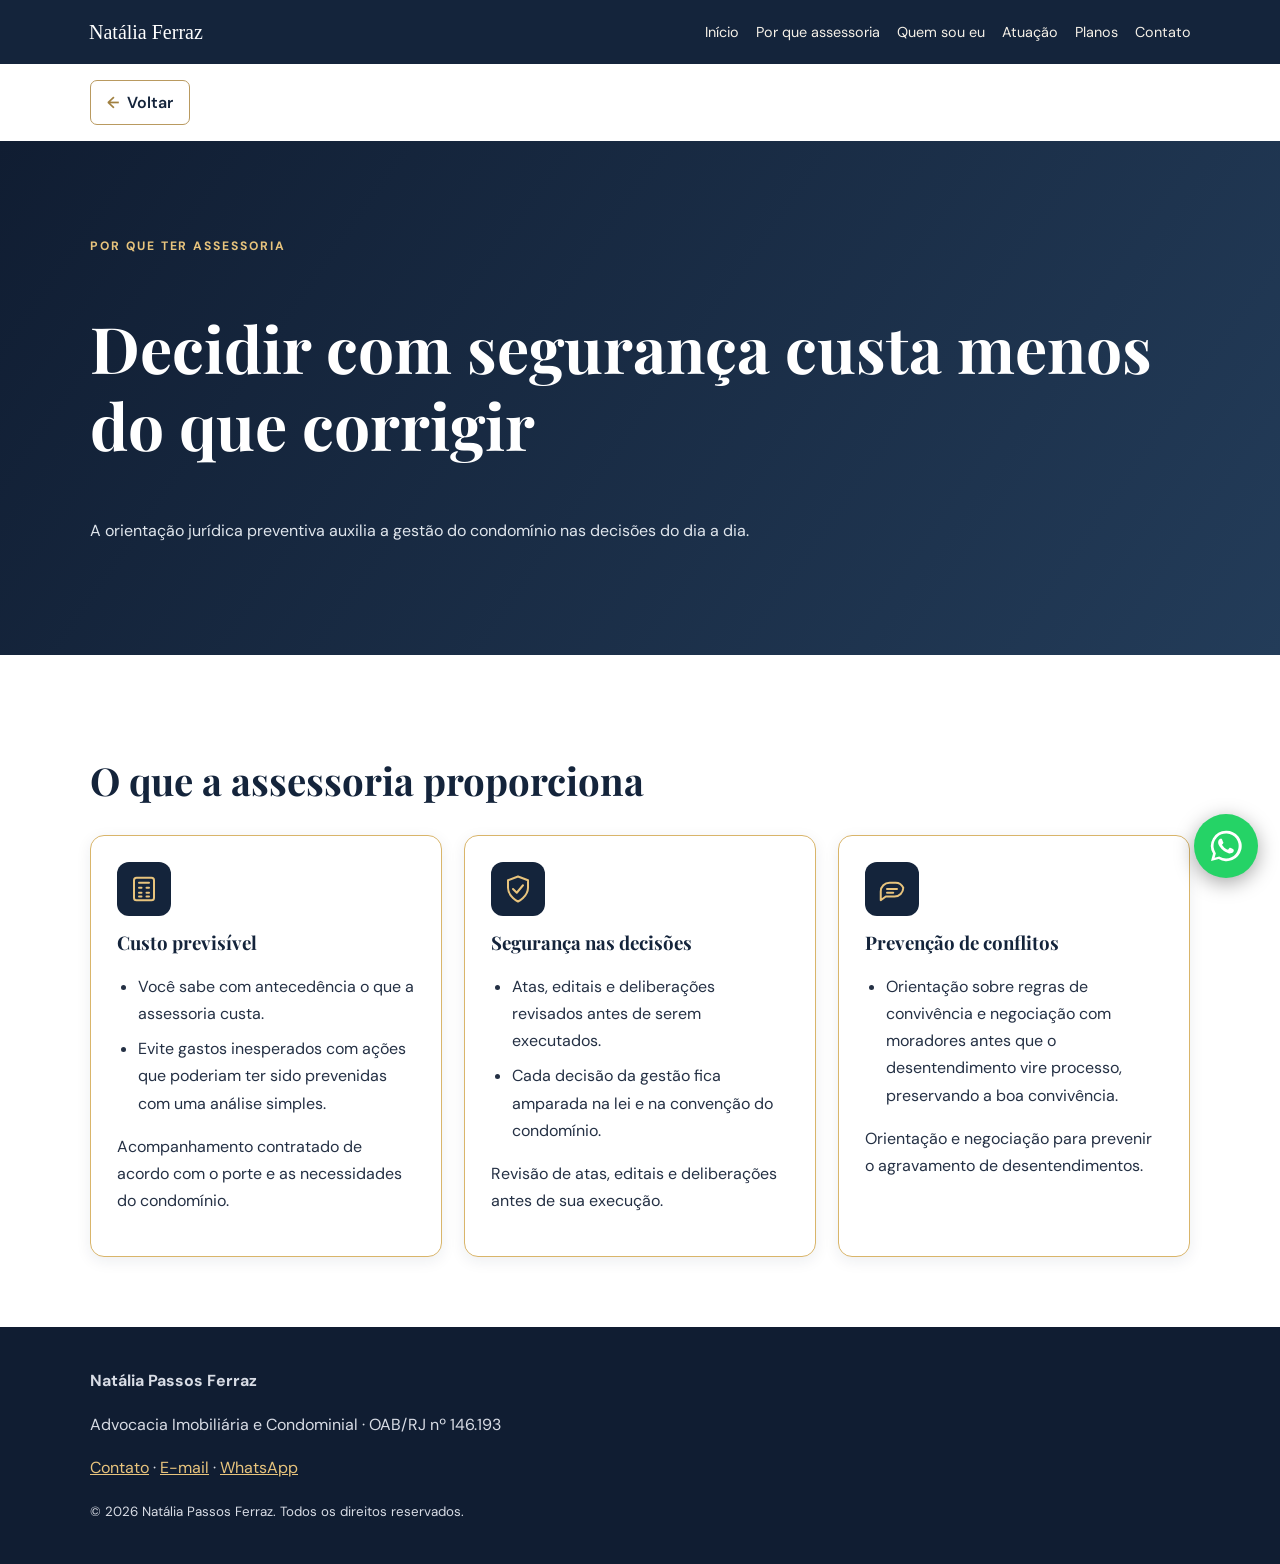
==== commit 40bc5e09: "Add files via upload" ====
--- a/assessoria.html
+++ b/assessoria.html
@@ -1 +1 @@
-<!doctype html><html lang="pt-BR"><head><meta charset="utf-8"><meta name="viewport" content="width=device-width, initial-scale=1"><meta name="description" content="Natalia Passos Ferraz — Advocacia Imobiliária e Condominial. OAB/RJ 146.193."><title>Por que assessoria | Natalia Passos Ferraz</title><link rel="stylesheet" href="style.css"><style id="whatsapp-flutuante-estilo">.whatsapp-fixo{position:fixed!important;right:22px!important;bottom:22px!important;z-index:2147483000!important;display:flex!important;align-items:center!important;justify-content:center!important;width:64px!important;height:64px!important;min-width:64px!important;min-height:64px!important;box-sizing:border-box!important;padding:13px!important;border-radius:50%!important;background:#25D366!important;color:#fff!important;box-shadow:0 5px 20px rgba(0,0,0,.35)!important;visibility:visible!important;opacity:1!important;transform:none!important;text-decoration:none!important}.whatsapp-fixo svg{display:block!important;width:38px!important;height:38px!important;fill:#fff!important}.whatsapp-fixo .whatsapp-texto{display:none!important}.whatsapp-fixo:hover{background:#128C7E!important}@media(max-width:600px){.whatsapp-fixo{right:16px!important;bottom:16px!important;width:60px!important;height:60px!important;min-width:60px!important;min-height:60px!important}}</style></head><body><header><nav><a class="brand" href="index.html">Natalia Passos Ferraz</a><div class="links"><a href="index.html">Início</a><a href="assessoria.html">Por que assessoria</a><a href="sobre.html">Quem sou eu</a><a href="atuacao.html">Atuação</a><a href="planos.html">Planos</a><a href="contato.html">Contato</a></div></nav></header><div class="wrap" style="padding-top:16px;padding-bottom:16px"><a href="index.html" onclick="if(document.referrer){try{var u=new URL(document.referrer);if(u.origin===location.origin &amp;&amp; history.length&gt;1){history.back();return false;}}catch(e){}}" style="display:inline-flex;align-items:center;gap:8px;border:1px solid #b99a60;border-radius:7px;padding:8px 16px;color:#14243b;background:#fff;text-decoration:none;font-weight:600"><span aria-hidden="true" style="color:#a08040">&#8592;</span> Voltar</a></div><section class="hero"><div class="wrap"><div class="eyebrow" style="color:#e8c47d">Por que ter assessoria</div><h1>Decidir com segurança custa menos do que corrigir</h1><p>A orientação jurídica preventiva auxilia a gestão do condomínio nas decisões do dia a dia.</p></div></section><section class="section "><div class="wrap"><h2>O que a assessoria proporciona</h2><div class="grid"><article class="card" style="border:1px solid #d9b56a;border-radius:14px;padding:26px;background:#fff;box-shadow:0 4px 15px rgba(20,36,59,.08);"><div style="display:flex;align-items:center;justify-content:center;width:54px;height:54px;border-radius:12px;background:#14243b;color:#e8c47d;margin-bottom:16px;"><svg xmlns="http://www.w3.org/2000/svg" viewBox="0 0 24 24" width="30" height="30" fill="none" stroke="currentColor" stroke-width="1.6" stroke-linecap="round" stroke-linejoin="round" aria-hidden="true"><rect x="4" y="3" width="16" height="18" rx="2"/><path d="M8 7h8M8 11h2m4 0h2M8 15h2m4 0h2M8 18h2m4 0h2"/></svg></div><h3>Custo previsível</h3><ul style="list-style:disc outside;padding-left:1.3em;margin:12px 0 0;"><li style="display:list-item;margin-bottom:8px;">Você sabe com antecedência o que a assessoria custa.</li><li style="display:list-item;margin-bottom:8px;">Evite gastos inesperados com ações que poderiam ter sido prevenidas com uma análise simples.</li></ul><p>Acompanhamento contratado de acordo com o porte e as necessidades do condomínio.</p></article><article class="card" style="border:1px solid #d9b56a;border-radius:14px;padding:26px;background:#fff;box-shadow:0 4px 15px rgba(20,36,59,.08);"><div style="display:flex;align-items:center;justify-content:center;width:54px;height:54px;border-radius:12px;background:#14243b;color:#e8c47d;margin-bottom:16px;"><svg xmlns="http://www.w3.org/2000/svg" viewBox="0 0 24 24" width="30" height="30" fill="none" stroke="currentColor" stroke-width="1.6" stroke-linecap="round" stroke-linejoin="round" aria-hidden="true"><path d="M12 22s8-4 8-11V5l-8-3-8 3v6c0 7 8 11 8 11Z"/><path d="m8 12 3 3 5-6"/></svg></div><h3>Segurança nas decisões</h3><ul style="list-style:disc outside;padding-left:1.3em;margin:12px 0 0;"><li style="display:list-item;margin-bottom:8px;">Atas, editais e deliberações revisados antes de serem executados.</li><li style="display:list-item;margin-bottom:8px;">Cada decisão da gestão fica amparada na lei e na convenção do condomínio.</li></ul><p>Revisão de atas, editais e deliberações antes de sua execução.</p></article><article class="card" style="border:1px solid #d9b56a;border-radius:14px;padding:26px;background:#fff;box-shadow:0 4px 15px rgba(20,36,59,.08);"><div style="display:flex;align-items:center;justify-content:center;width:54px;height:54px;border-radius:12px;background:#14243b;color:#e8c47d;margin-bottom:16px;"><svg xmlns="http://www.w3.org/2000/svg" viewBox="0 0 24 24" width="30" height="30" fill="none" stroke="currentColor" stroke-width="1.6" stroke-linecap="round" stroke-linejoin="round" aria-hidden="true"><path d="M21 11a7 7 0 0 1-7 7H7l-4 3v-7a7 7 0 0 1 7-7h4a7 7 0 0 1 7 4Z"/><path d="M8 12h8M8 15h5"/></svg></div><h3>Prevenção de conflitos</h3><ul style="list-style:disc outside;padding-left:1.3em;margin:12px 0 0;"><li style="display:list-item;margin-bottom:8px;">Orientação sobre regras de convivência e negociação com moradores antes que o desentendimento vire processo, preservando a boa convivência.</li></ul><p>Orientação e negociação para prevenir o agravamento de desentendimentos.</p></article></div></div></section><footer><div class="wrap"><strong>Natalia Passos Ferraz</strong><p>Advocacia Imobiliária e Condominial · OAB/RJ nº 146.193</p><p><a href="contato.html">Contato</a> · <a href="mailto:nataliaferraz.adv@hotmail.com">E-mail</a> · <a href="https://wa.me/5524999140991" target="_blank" rel="noopener noreferrer">WhatsApp</a></p><small>© 2026 Natalia Passos Ferraz. Todos os direitos reservados.</small></div></footer><a class="whatsapp-fixo" href="https://wa.me/5524999140991?text=Ol%C3%A1%2C%20Nat%C3%A1lia%21%20Gostaria%20de%20informa%C3%A7%C3%B5es%20sobre%20assessoria%20jur%C3%ADdica." target="_blank" rel="noopener noreferrer" aria-label="Conversar com Natália pelo WhatsApp"><svg xmlns="http://www.w3.org/2000/svg" viewBox="0 0 32 32" width="31" height="31" aria-hidden="true"><path fill="currentColor" d="M16.03 3.2A12.7 12.7 0 0 0 5.1 22.4L3.4 28.7l6.5-1.7a12.8 12.8 0 1 0 6.13-23.8Zm0 23.3a10.5 10.5 0 0 1-5.35-1.46l-.38-.23-3.87 1.02 1.03-3.77-.25-.39A10.56 10.56 0 1 1 16.03 26.5Zm5.8-7.9c-.32-.16-1.9-.94-2.2-1.04-.3-.11-.51-.16-.73.16-.22.32-.84 1.04-1.03 1.25-.19.21-.38.24-.7.08-.32-.16-1.36-.5-2.58-1.59-.95-.85-1.6-1.9-1.79-2.22-.19-.32-.02-.49.14-.65.14-.14.32-.37.48-.56.16-.19.21-.32.32-.53.11-.21.05-.4-.03-.56-.08-.16-.73-1.76-1-2.41-.26-.63-.53-.54-.73-.55h-.62c-.22 0-.56.08-.86.4-.3.32-1.13 1.11-1.13 2.71s1.16 3.15 1.32 3.36c.16.21 2.29 3.5 5.55 4.91.78.34 1.39.54 1.86.69.78.25 1.5.21 2.06.13.63-.09 1.9-.78 2.17-1.53.27-.75.27-1.39.19-1.53-.08-.13-.3-.21-.62-.37Z"/></svg><span class="whatsapp-texto">WhatsApp</span></a></body></html>+<!doctype html><html lang="pt-BR"><head><meta charset="utf-8"><meta name="viewport" content="width=device-width, initial-scale=1"><meta name="description" content="Natália Ferraz — Advocacia Imobiliária e Condominial. OAB/RJ 146.193."><title>Por que assessoria | Natália Ferraz</title><link rel="stylesheet" href="style.css"><style id="whatsapp-flutuante-estilo">.whatsapp-fixo{position:fixed!important;right:22px!important;bottom:22px!important;z-index:2147483000!important;display:flex!important;align-items:center!important;justify-content:center!important;width:64px!important;height:64px!important;min-width:64px!important;min-height:64px!important;box-sizing:border-box!important;padding:13px!important;border-radius:50%!important;background:#25D366!important;color:#fff!important;box-shadow:0 5px 20px rgba(0,0,0,.35)!important;visibility:visible!important;opacity:1!important;transform:none!important;text-decoration:none!important}.whatsapp-fixo svg{display:block!important;width:38px!important;height:38px!important;fill:#fff!important}.whatsapp-fixo .whatsapp-texto{display:none!important}.whatsapp-fixo:hover{background:#128C7E!important}@media(max-width:600px){.whatsapp-fixo{right:16px!important;bottom:16px!important;width:60px!important;height:60px!important;min-width:60px!important;min-height:60px!important}}</style></head><body><header><nav><a class="brand" href="index.html">Natália Ferraz</a><div class="links"><a href="index.html">Início</a><a href="assessoria.html">Por que assessoria</a><a href="sobre.html">Quem sou eu</a><a href="atuacao.html">Atuação</a><a href="planos.html">Planos</a><a href="contato.html">Contato</a></div></nav></header><div class="wrap" style="padding-top:16px;padding-bottom:16px"><a href="index.html" onclick="if(document.referrer){try{var u=new URL(document.referrer);if(u.origin===location.origin &amp;&amp; history.length&gt;1){history.back();return false;}}catch(e){}}" style="display:inline-flex;align-items:center;gap:8px;border:1px solid #b99a60;border-radius:7px;padding:8px 16px;color:#14243b;background:#fff;text-decoration:none;font-weight:600"><span aria-hidden="true" style="color:#a08040">&#8592;</span> Voltar</a></div><section class="hero"><div class="wrap"><div class="eyebrow" style="color:#e8c47d">Por que ter assessoria</div><h1>Decidir com segurança custa menos do que corrigir</h1><p>A orientação jurídica preventiva auxilia a gestão do condomínio nas decisões do dia a dia.</p></div></section><section class="section "><div class="wrap"><h2>O que a assessoria proporciona</h2><div class="grid"><article class="card" style="border:1px solid #d9b56a;border-radius:14px;padding:26px;background:#fff;box-shadow:0 4px 15px rgba(20,36,59,.08);"><div style="display:flex;align-items:center;justify-content:center;width:54px;height:54px;border-radius:12px;background:#14243b;color:#e8c47d;margin-bottom:16px;"><svg xmlns="http://www.w3.org/2000/svg" viewBox="0 0 24 24" width="30" height="30" fill="none" stroke="currentColor" stroke-width="1.6" stroke-linecap="round" stroke-linejoin="round" aria-hidden="true"><rect x="4" y="3" width="16" height="18" rx="2"/><path d="M8 7h8M8 11h2m4 0h2M8 15h2m4 0h2M8 18h2m4 0h2"/></svg></div><h3>Custo previsível</h3><ul style="list-style:disc outside;padding-left:1.3em;margin:12px 0 0;"><li style="display:list-item;margin-bottom:8px;">Você sabe com antecedência o que a assessoria custa.</li><li style="display:list-item;margin-bottom:8px;">Evite gastos inesperados com ações que poderiam ter sido prevenidas com uma análise simples.</li></ul><p>Acompanhamento contratado de acordo com o porte e as necessidades do condomínio.</p></article><article class="card" style="border:1px solid #d9b56a;border-radius:14px;padding:26px;background:#fff;box-shadow:0 4px 15px rgba(20,36,59,.08);"><div style="display:flex;align-items:center;justify-content:center;width:54px;height:54px;border-radius:12px;background:#14243b;color:#e8c47d;margin-bottom:16px;"><svg xmlns="http://www.w3.org/2000/svg" viewBox="0 0 24 24" width="30" height="30" fill="none" stroke="currentColor" stroke-width="1.6" stroke-linecap="round" stroke-linejoin="round" aria-hidden="true"><path d="M12 22s8-4 8-11V5l-8-3-8 3v6c0 7 8 11 8 11Z"/><path d="m8 12 3 3 5-6"/></svg></div><h3>Segurança nas decisões</h3><ul style="list-style:disc outside;padding-left:1.3em;margin:12px 0 0;"><li style="display:list-item;margin-bottom:8px;">Atas, editais e deliberações revisados antes de serem executados.</li><li style="display:list-item;margin-bottom:8px;">Cada decisão da gestão fica amparada na lei e na convenção do condomínio.</li></ul><p>Revisão de atas, editais e deliberações antes de sua execução.</p></article><article class="card" style="border:1px solid #d9b56a;border-radius:14px;padding:26px;background:#fff;box-shadow:0 4px 15px rgba(20,36,59,.08);"><div style="display:flex;align-items:center;justify-content:center;width:54px;height:54px;border-radius:12px;background:#14243b;color:#e8c47d;margin-bottom:16px;"><svg xmlns="http://www.w3.org/2000/svg" viewBox="0 0 24 24" width="30" height="30" fill="none" stroke="currentColor" stroke-width="1.6" stroke-linecap="round" stroke-linejoin="round" aria-hidden="true"><path d="M21 11a7 7 0 0 1-7 7H7l-4 3v-7a7 7 0 0 1 7-7h4a7 7 0 0 1 7 4Z"/><path d="M8 12h8M8 15h5"/></svg></div><h3>Prevenção de conflitos</h3><ul style="list-style:disc outside;padding-left:1.3em;margin:12px 0 0;"><li style="display:list-item;margin-bottom:8px;">Orientação sobre regras de convivência e negociação com moradores antes que o desentendimento vire processo, preservando a boa convivência.</li></ul><p>Orientação e negociação para prevenir o agravamento de desentendimentos.</p></article></div></div></section><footer><div class="wrap"><strong>Natália Passos Ferraz</strong><p>Advocacia Imobiliária e Condominial · OAB/RJ nº 146.193</p><p><a href="contato.html">Contato</a> · <a href="mailto:nataliaferraz.adv@hotmail.com">E-mail</a> · <a href="https://wa.me/5524999140991" target="_blank" rel="noopener noreferrer">WhatsApp</a></p><small>© 2026 Natália Passos Ferraz. Todos os direitos reservados.</small></div></footer><a class="whatsapp-fixo" href="https://wa.me/5524999140991?text=Ol%C3%A1%2C%20Nat%C3%A1lia%21%20Gostaria%20de%20informa%C3%A7%C3%B5es%20sobre%20assessoria%20jur%C3%ADdica." target="_blank" rel="noopener noreferrer" aria-label="Conversar com Natália pelo WhatsApp"><svg xmlns="http://www.w3.org/2000/svg" viewBox="0 0 32 32" width="31" height="31" aria-hidden="true"><path fill="currentColor" d="M16.03 3.2A12.7 12.7 0 0 0 5.1 22.4L3.4 28.7l6.5-1.7a12.8 12.8 0 1 0 6.13-23.8Zm0 23.3a10.5 10.5 0 0 1-5.35-1.46l-.38-.23-3.87 1.02 1.03-3.77-.25-.39A10.56 10.56 0 1 1 16.03 26.5Zm5.8-7.9c-.32-.16-1.9-.94-2.2-1.04-.3-.11-.51-.16-.73.16-.22.32-.84 1.04-1.03 1.25-.19.21-.38.24-.7.08-.32-.16-1.36-.5-2.58-1.59-.95-.85-1.6-1.9-1.79-2.22-.19-.32-.02-.49.14-.65.14-.14.32-.37.48-.56.16-.19.21-.32.32-.53.11-.21.05-.4-.03-.56-.08-.16-.73-1.76-1-2.41-.26-.63-.53-.54-.73-.55h-.62c-.22 0-.56.08-.86.4-.3.32-1.13 1.11-1.13 2.71s1.16 3.15 1.32 3.36c.16.21 2.29 3.5 5.55 4.91.78.34 1.39.54 1.86.69.78.25 1.5.21 2.06.13.63-.09 1.9-.78 2.17-1.53.27-.75.27-1.39.19-1.53-.08-.13-.3-.21-.62-.37Z"/></svg><span class="whatsapp-texto">WhatsApp</span></a></body></html>
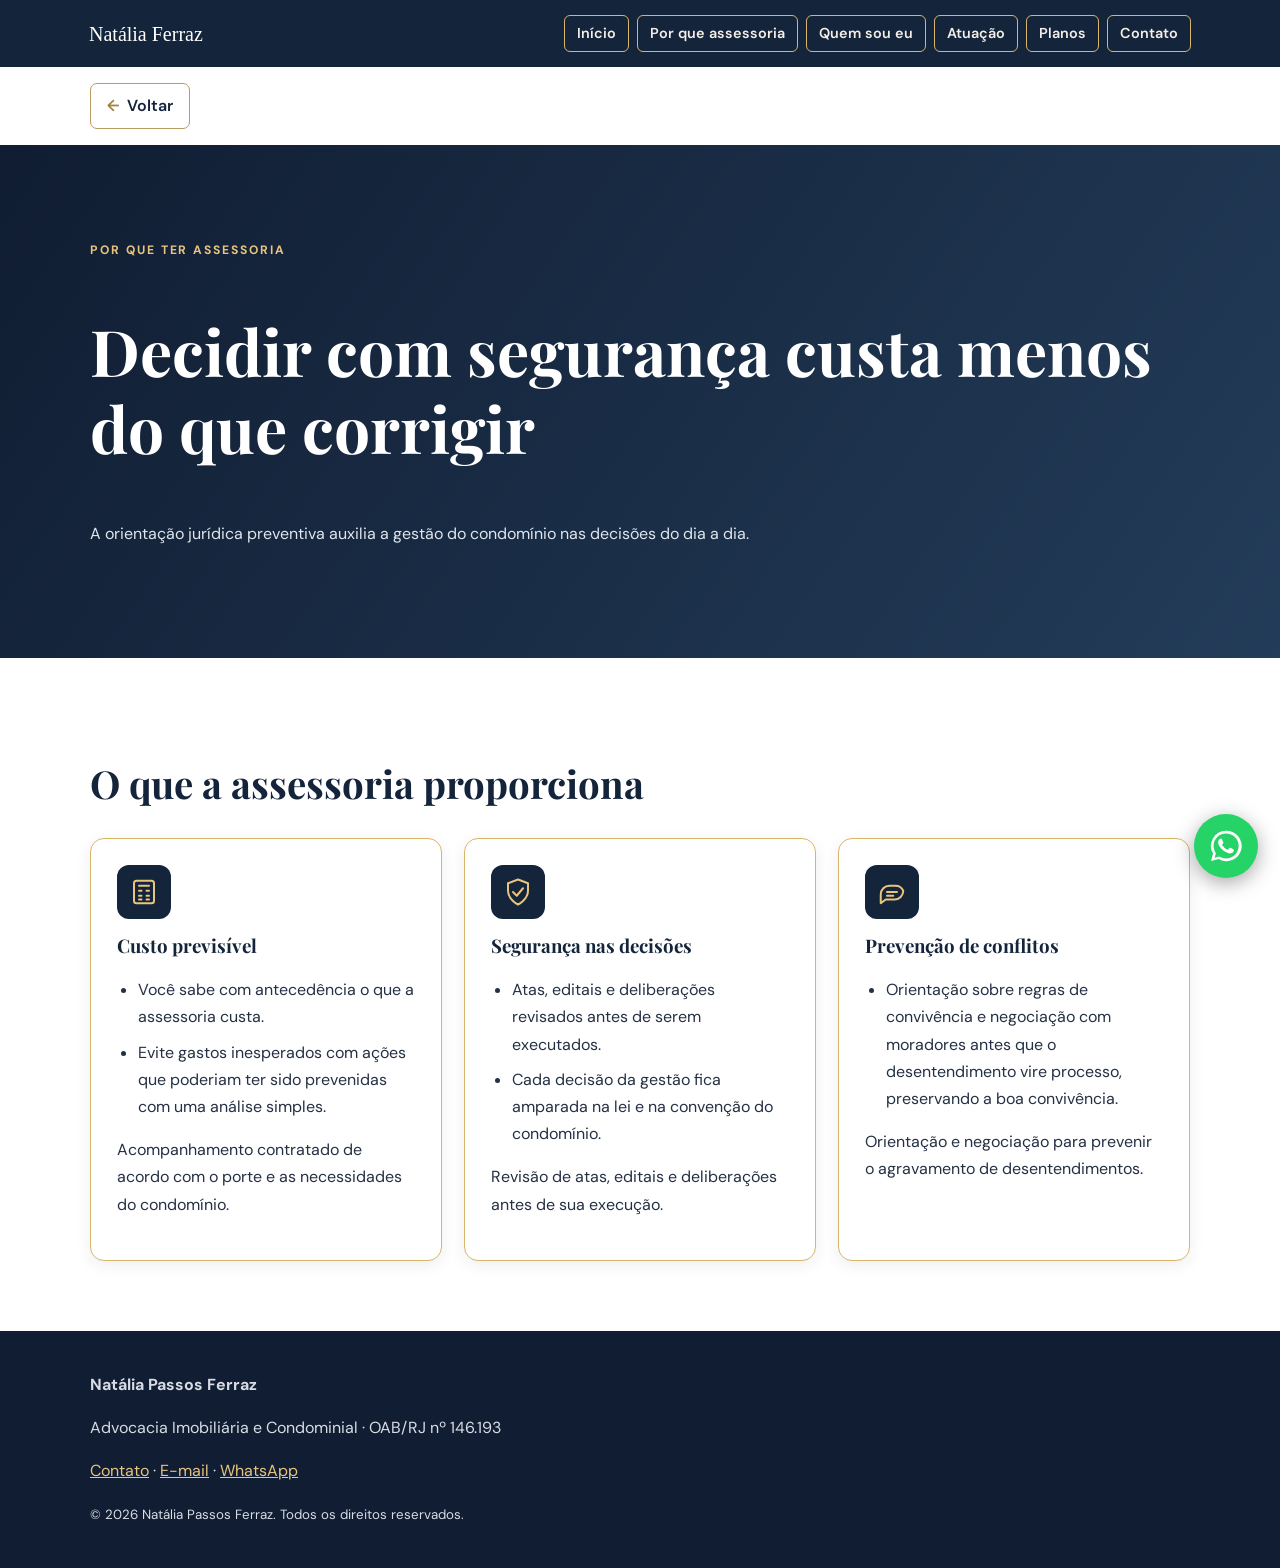
==== commit 5fb5fb85: "Add files via upload" ====
--- a/assessoria.html
+++ b/assessoria.html
@@ -1 +1,9 @@
-<!doctype html><html lang="pt-BR"><head><meta charset="utf-8"><meta name="viewport" content="width=device-width, initial-scale=1"><meta name="description" content="Natália Ferraz — Advocacia Imobiliária e Condominial. OAB/RJ 146.193."><title>Por que assessoria | Natália Ferraz</title><link rel="stylesheet" href="style.css"><style id="whatsapp-flutuante-estilo">.whatsapp-fixo{position:fixed!important;right:22px!important;bottom:22px!important;z-index:2147483000!important;display:flex!important;align-items:center!important;justify-content:center!important;width:64px!important;height:64px!important;min-width:64px!important;min-height:64px!important;box-sizing:border-box!important;padding:13px!important;border-radius:50%!important;background:#25D366!important;color:#fff!important;box-shadow:0 5px 20px rgba(0,0,0,.35)!important;visibility:visible!important;opacity:1!important;transform:none!important;text-decoration:none!important}.whatsapp-fixo svg{display:block!important;width:38px!important;height:38px!important;fill:#fff!important}.whatsapp-fixo .whatsapp-texto{display:none!important}.whatsapp-fixo:hover{background:#128C7E!important}@media(max-width:600px){.whatsapp-fixo{right:16px!important;bottom:16px!important;width:60px!important;height:60px!important;min-width:60px!important;min-height:60px!important}}</style></head><body><header><nav><a class="brand" href="index.html">Natália Ferraz</a><div class="links"><a href="index.html">Início</a><a href="assessoria.html">Por que assessoria</a><a href="sobre.html">Quem sou eu</a><a href="atuacao.html">Atuação</a><a href="planos.html">Planos</a><a href="contato.html">Contato</a></div></nav></header><div class="wrap" style="padding-top:16px;padding-bottom:16px"><a href="index.html" onclick="if(document.referrer){try{var u=new URL(document.referrer);if(u.origin===location.origin &amp;&amp; history.length&gt;1){history.back();return false;}}catch(e){}}" style="display:inline-flex;align-items:center;gap:8px;border:1px solid #b99a60;border-radius:7px;padding:8px 16px;color:#14243b;background:#fff;text-decoration:none;font-weight:600"><span aria-hidden="true" style="color:#a08040">&#8592;</span> Voltar</a></div><section class="hero"><div class="wrap"><div class="eyebrow" style="color:#e8c47d">Por que ter assessoria</div><h1>Decidir com segurança custa menos do que corrigir</h1><p>A orientação jurídica preventiva auxilia a gestão do condomínio nas decisões do dia a dia.</p></div></section><section class="section "><div class="wrap"><h2>O que a assessoria proporciona</h2><div class="grid"><article class="card" style="border:1px solid #d9b56a;border-radius:14px;padding:26px;background:#fff;box-shadow:0 4px 15px rgba(20,36,59,.08);"><div style="display:flex;align-items:center;justify-content:center;width:54px;height:54px;border-radius:12px;background:#14243b;color:#e8c47d;margin-bottom:16px;"><svg xmlns="http://www.w3.org/2000/svg" viewBox="0 0 24 24" width="30" height="30" fill="none" stroke="currentColor" stroke-width="1.6" stroke-linecap="round" stroke-linejoin="round" aria-hidden="true"><rect x="4" y="3" width="16" height="18" rx="2"/><path d="M8 7h8M8 11h2m4 0h2M8 15h2m4 0h2M8 18h2m4 0h2"/></svg></div><h3>Custo previsível</h3><ul style="list-style:disc outside;padding-left:1.3em;margin:12px 0 0;"><li style="display:list-item;margin-bottom:8px;">Você sabe com antecedência o que a assessoria custa.</li><li style="display:list-item;margin-bottom:8px;">Evite gastos inesperados com ações que poderiam ter sido prevenidas com uma análise simples.</li></ul><p>Acompanhamento contratado de acordo com o porte e as necessidades do condomínio.</p></article><article class="card" style="border:1px solid #d9b56a;border-radius:14px;padding:26px;background:#fff;box-shadow:0 4px 15px rgba(20,36,59,.08);"><div style="display:flex;align-items:center;justify-content:center;width:54px;height:54px;border-radius:12px;background:#14243b;color:#e8c47d;margin-bottom:16px;"><svg xmlns="http://www.w3.org/2000/svg" viewBox="0 0 24 24" width="30" height="30" fill="none" stroke="currentColor" stroke-width="1.6" stroke-linecap="round" stroke-linejoin="round" aria-hidden="true"><path d="M12 22s8-4 8-11V5l-8-3-8 3v6c0 7 8 11 8 11Z"/><path d="m8 12 3 3 5-6"/></svg></div><h3>Segurança nas decisões</h3><ul style="list-style:disc outside;padding-left:1.3em;margin:12px 0 0;"><li style="display:list-item;margin-bottom:8px;">Atas, editais e deliberações revisados antes de serem executados.</li><li style="display:list-item;margin-bottom:8px;">Cada decisão da gestão fica amparada na lei e na convenção do condomínio.</li></ul><p>Revisão de atas, editais e deliberações antes de sua execução.</p></article><article class="card" style="border:1px solid #d9b56a;border-radius:14px;padding:26px;background:#fff;box-shadow:0 4px 15px rgba(20,36,59,.08);"><div style="display:flex;align-items:center;justify-content:center;width:54px;height:54px;border-radius:12px;background:#14243b;color:#e8c47d;margin-bottom:16px;"><svg xmlns="http://www.w3.org/2000/svg" viewBox="0 0 24 24" width="30" height="30" fill="none" stroke="currentColor" stroke-width="1.6" stroke-linecap="round" stroke-linejoin="round" aria-hidden="true"><path d="M21 11a7 7 0 0 1-7 7H7l-4 3v-7a7 7 0 0 1 7-7h4a7 7 0 0 1 7 4Z"/><path d="M8 12h8M8 15h5"/></svg></div><h3>Prevenção de conflitos</h3><ul style="list-style:disc outside;padding-left:1.3em;margin:12px 0 0;"><li style="display:list-item;margin-bottom:8px;">Orientação sobre regras de convivência e negociação com moradores antes que o desentendimento vire processo, preservando a boa convivência.</li></ul><p>Orientação e negociação para prevenir o agravamento de desentendimentos.</p></article></div></div></section><footer><div class="wrap"><strong>Natália Passos Ferraz</strong><p>Advocacia Imobiliária e Condominial · OAB/RJ nº 146.193</p><p><a href="contato.html">Contato</a> · <a href="mailto:nataliaferraz.adv@hotmail.com">E-mail</a> · <a href="https://wa.me/5524999140991" target="_blank" rel="noopener noreferrer">WhatsApp</a></p><small>© 2026 Natália Passos Ferraz. Todos os direitos reservados.</small></div></footer><a class="whatsapp-fixo" href="https://wa.me/5524999140991?text=Ol%C3%A1%2C%20Nat%C3%A1lia%21%20Gostaria%20de%20informa%C3%A7%C3%B5es%20sobre%20assessoria%20jur%C3%ADdica." target="_blank" rel="noopener noreferrer" aria-label="Conversar com Natália pelo WhatsApp"><svg xmlns="http://www.w3.org/2000/svg" viewBox="0 0 32 32" width="31" height="31" aria-hidden="true"><path fill="currentColor" d="M16.03 3.2A12.7 12.7 0 0 0 5.1 22.4L3.4 28.7l6.5-1.7a12.8 12.8 0 1 0 6.13-23.8Zm0 23.3a10.5 10.5 0 0 1-5.35-1.46l-.38-.23-3.87 1.02 1.03-3.77-.25-.39A10.56 10.56 0 1 1 16.03 26.5Zm5.8-7.9c-.32-.16-1.9-.94-2.2-1.04-.3-.11-.51-.16-.73.16-.22.32-.84 1.04-1.03 1.25-.19.21-.38.24-.7.08-.32-.16-1.36-.5-2.58-1.59-.95-.85-1.6-1.9-1.79-2.22-.19-.32-.02-.49.14-.65.14-.14.32-.37.48-.56.16-.19.21-.32.32-.53.11-.21.05-.4-.03-.56-.08-.16-.73-1.76-1-2.41-.26-.63-.53-.54-.73-.55h-.62c-.22 0-.56.08-.86.4-.3.32-1.13 1.11-1.13 2.71s1.16 3.15 1.32 3.36c.16.21 2.29 3.5 5.55 4.91.78.34 1.39.54 1.86.69.78.25 1.5.21 2.06.13.63-.09 1.9-.78 2.17-1.53.27-.75.27-1.39.19-1.53-.08-.13-.3-.21-.62-.37Z"/></svg><span class="whatsapp-texto">WhatsApp</span></a></body></html>+<!doctype html><html lang="pt-BR"><head><meta charset="utf-8"><meta name="viewport" content="width=device-width, initial-scale=1"><meta name="description" content="Conheça a assessoria jurídica preventiva para condomínios, com orientação a síndicos, segurança nas decisões e prevenção de conflitos."><title>Assessoria jurídica para condomínios | Natália Ferraz</title><link rel="stylesheet" href="style.css"><style id="whatsapp-flutuante-estilo">.whatsapp-fixo{position:fixed!important;right:22px!important;bottom:22px!important;z-index:2147483000!important;display:flex!important;align-items:center!important;justify-content:center!important;width:64px!important;height:64px!important;min-width:64px!important;min-height:64px!important;box-sizing:border-box!important;padding:13px!important;border-radius:50%!important;background:#25D366!important;color:#fff!important;box-shadow:0 5px 20px rgba(0,0,0,.35)!important;visibility:visible!important;opacity:1!important;transform:none!important;text-decoration:none!important}.whatsapp-fixo svg{display:block!important;width:38px!important;height:38px!important;fill:#fff!important}.whatsapp-fixo .whatsapp-texto{display:none!important}.whatsapp-fixo:hover{background:#128C7E!important}@media(max-width:600px){.whatsapp-fixo{right:16px!important;bottom:16px!important;width:60px!important;height:60px!important;min-width:60px!important;min-height:60px!important}}</style>
+<link rel="canonical" href="https://www.nataliaferraz.com.br/assessoria.html">
+<meta property="og:type" content="website">
+<meta property="og:site_name" content="Natália Ferraz">
+<meta property="og:title" content="Assessoria jurídica para condomínios | Natália Ferraz">
+<meta property="og:description" content="Conheça a assessoria jurídica preventiva para condomínios, com orientação a síndicos, segurança nas decisões e prevenção de conflitos.">
+<meta property="og:url" content="https://www.nataliaferraz.com.br/assessoria.html">
+<meta property="og:locale" content="pt_BR">
+</head><body><header><nav><a class="brand" href="index.html">Natália Ferraz</a><div class="links"><a href="index.html">Início</a><a href="assessoria.html">Por que assessoria</a><a href="sobre.html">Quem sou eu</a><a href="atuacao.html">Atuação</a><a href="planos.html">Planos</a><a href="contato.html">Contato</a></div></nav></header><div class="wrap" style="padding-top:16px;padding-bottom:16px"><a href="index.html" onclick="if(document.referrer){try{var u=new URL(document.referrer);if(u.origin===location.origin &amp;&amp; history.length&gt;1){history.back();return false;}}catch(e){}}" style="display:inline-flex;align-items:center;gap:8px;border:1px solid #b99a60;border-radius:7px;padding:8px 16px;color:#14243b;background:#fff;text-decoration:none;font-weight:600"><span aria-hidden="true" style="color:#a08040">&#8592;</span> Voltar</a></div><section class="hero"><div class="wrap"><div class="eyebrow" style="color:#e8c47d">Por que ter assessoria</div><h1>Decidir com segurança custa menos do que corrigir</h1><p>A orientação jurídica preventiva auxilia a gestão do condomínio nas decisões do dia a dia.</p></div></section><section class="section "><div class="wrap"><h2>O que a assessoria proporciona</h2><div class="grid"><article class="card" style="border:1px solid #d9b56a;border-radius:14px;padding:26px;background:#fff;box-shadow:0 4px 15px rgba(20,36,59,.08);"><div style="display:flex;align-items:center;justify-content:center;width:54px;height:54px;border-radius:12px;background:#14243b;color:#e8c47d;margin-bottom:16px;"><svg xmlns="http://www.w3.org/2000/svg" viewBox="0 0 24 24" width="30" height="30" fill="none" stroke="currentColor" stroke-width="1.6" stroke-linecap="round" stroke-linejoin="round" aria-hidden="true"><rect x="4" y="3" width="16" height="18" rx="2"/><path d="M8 7h8M8 11h2m4 0h2M8 15h2m4 0h2M8 18h2m4 0h2"/></svg></div><h3>Custo previsível</h3><ul style="list-style:disc outside;padding-left:1.3em;margin:12px 0 0;"><li style="display:list-item;margin-bottom:8px;">Você sabe com antecedência o que a assessoria custa.</li><li style="display:list-item;margin-bottom:8px;">Evite gastos inesperados com ações que poderiam ter sido prevenidas com uma análise simples.</li></ul><p>Acompanhamento contratado de acordo com o porte e as necessidades do condomínio.</p></article><article class="card" style="border:1px solid #d9b56a;border-radius:14px;padding:26px;background:#fff;box-shadow:0 4px 15px rgba(20,36,59,.08);"><div style="display:flex;align-items:center;justify-content:center;width:54px;height:54px;border-radius:12px;background:#14243b;color:#e8c47d;margin-bottom:16px;"><svg xmlns="http://www.w3.org/2000/svg" viewBox="0 0 24 24" width="30" height="30" fill="none" stroke="currentColor" stroke-width="1.6" stroke-linecap="round" stroke-linejoin="round" aria-hidden="true"><path d="M12 22s8-4 8-11V5l-8-3-8 3v6c0 7 8 11 8 11Z"/><path d="m8 12 3 3 5-6"/></svg></div><h3>Segurança nas decisões</h3><ul style="list-style:disc outside;padding-left:1.3em;margin:12px 0 0;"><li style="display:list-item;margin-bottom:8px;">Atas, editais e deliberações revisados antes de serem executados.</li><li style="display:list-item;margin-bottom:8px;">Cada decisão da gestão fica amparada na lei e na convenção do condomínio.</li></ul><p>Revisão de atas, editais e deliberações antes de sua execução.</p></article><article class="card" style="border:1px solid #d9b56a;border-radius:14px;padding:26px;background:#fff;box-shadow:0 4px 15px rgba(20,36,59,.08);"><div style="display:flex;align-items:center;justify-content:center;width:54px;height:54px;border-radius:12px;background:#14243b;color:#e8c47d;margin-bottom:16px;"><svg xmlns="http://www.w3.org/2000/svg" viewBox="0 0 24 24" width="30" height="30" fill="none" stroke="currentColor" stroke-width="1.6" stroke-linecap="round" stroke-linejoin="round" aria-hidden="true"><path d="M21 11a7 7 0 0 1-7 7H7l-4 3v-7a7 7 0 0 1 7-7h4a7 7 0 0 1 7 4Z"/><path d="M8 12h8M8 15h5"/></svg></div><h3>Prevenção de conflitos</h3><ul style="list-style:disc outside;padding-left:1.3em;margin:12px 0 0;"><li style="display:list-item;margin-bottom:8px;">Orientação sobre regras de convivência e negociação com moradores antes que o desentendimento vire processo, preservando a boa convivência.</li></ul><p>Orientação e negociação para prevenir o agravamento de desentendimentos.</p></article></div></div></section><footer><div class="wrap"><strong>Natália Passos Ferraz</strong><p>Advocacia Imobiliária e Condominial · OAB/RJ nº 146.193</p><p><a href="contato.html">Contato</a> · <a href="mailto:nataliaferraz.adv@hotmail.com">E-mail</a> · <a href="https://wa.me/5524999140991" target="_blank" rel="noopener noreferrer">WhatsApp</a></p><small>© 2026 Natália Passos Ferraz. Todos os direitos reservados.</small></div></footer><a class="whatsapp-fixo" href="https://wa.me/5524999140991?text=Ol%C3%A1%2C%20Nat%C3%A1lia%21%20Gostaria%20de%20informa%C3%A7%C3%B5es%20sobre%20assessoria%20jur%C3%ADdica." target="_blank" rel="noopener noreferrer" aria-label="Conversar com Natália pelo WhatsApp"><svg xmlns="http://www.w3.org/2000/svg" viewBox="0 0 32 32" width="31" height="31" aria-hidden="true"><path fill="currentColor" d="M16.03 3.2A12.7 12.7 0 0 0 5.1 22.4L3.4 28.7l6.5-1.7a12.8 12.8 0 1 0 6.13-23.8Zm0 23.3a10.5 10.5 0 0 1-5.35-1.46l-.38-.23-3.87 1.02 1.03-3.77-.25-.39A10.56 10.56 0 1 1 16.03 26.5Zm5.8-7.9c-.32-.16-1.9-.94-2.2-1.04-.3-.11-.51-.16-.73.16-.22.32-.84 1.04-1.03 1.25-.19.21-.38.24-.7.08-.32-.16-1.36-.5-2.58-1.59-.95-.85-1.6-1.9-1.79-2.22-.19-.32-.02-.49.14-.65.14-.14.32-.37.48-.56.16-.19.21-.32.32-.53.11-.21.05-.4-.03-.56-.08-.16-.73-1.76-1-2.41-.26-.63-.53-.54-.73-.55h-.62c-.22 0-.56.08-.86.4-.3.32-1.13 1.11-1.13 2.71s1.16 3.15 1.32 3.36c.16.21 2.29 3.5 5.55 4.91.78.34 1.39.54 1.86.69.78.25 1.5.21 2.06.13.63-.09 1.9-.78 2.17-1.53.27-.75.27-1.39.19-1.53-.08-.13-.3-.21-.62-.37Z"/></svg><span class="whatsapp-texto">WhatsApp</span></a></body></html>
--- a/style.css
+++ b/style.css
@@ -15,3 +15,10 @@
 
 /* Padronização do botão WhatsApp */
 .whatsapp-fixo{position:fixed!important;right:22px!important;bottom:22px!important;z-index:2147483000!important;display:flex!important;align-items:center!important;justify-content:center!important;width:64px!important;height:64px!important;min-width:64px!important;min-height:64px!important;box-sizing:border-box!important;padding:13px!important;border-radius:50%!important;background:#25D366!important;color:#fff!important;box-shadow:0 5px 20px rgba(0,0,0,.35)!important;visibility:visible!important;opacity:1!important;transform:none!important;text-decoration:none!important}.whatsapp-fixo svg{display:block!important;width:38px!important;height:38px!important;fill:#fff!important}.whatsapp-fixo .whatsapp-texto{display:none!important}.whatsapp-fixo:hover{background:#128C7E!important}@media(max-width:600px){.whatsapp-fixo{right:16px!important;bottom:16px!important;width:60px!important;height:60px!important;min-width:60px!important;min-height:60px!important}}
+
+/* Menu principal: botões individuais */
+header nav .links{gap:8px;align-items:center}
+header nav .links a{display:inline-flex;align-items:center;justify-content:center;padding:8px 12px;border:1px solid var(--gold);border-radius:6px;color:#f5f0e7;line-height:1.35;font-weight:600;transition:background .2s,color .2s}
+header nav .links a:hover,header nav .links a:focus-visible,header nav .links a[aria-current="page"]{background:var(--gold);color:var(--navy)}
+header nav .links a:focus-visible{outline:2px solid white;outline-offset:3px}
+@media(max-width:700px){header nav .links{gap:7px}header nav .links a{padding:8px 10px}}
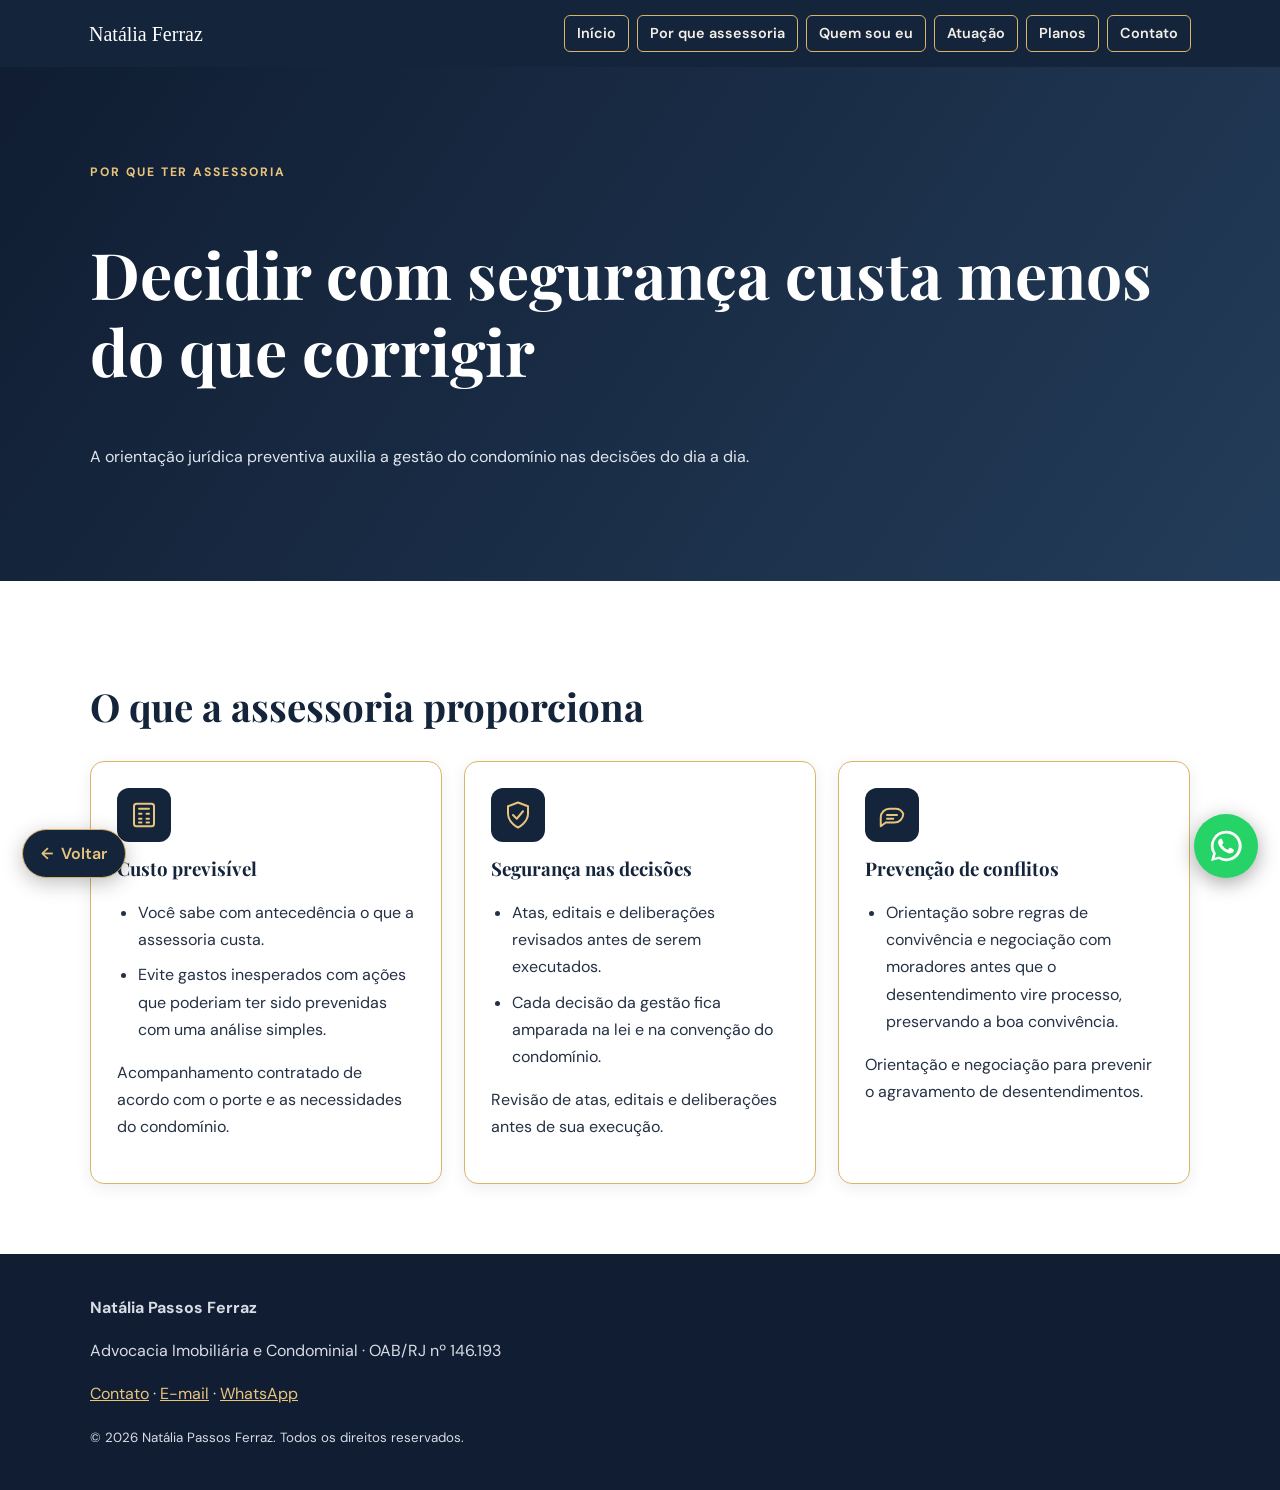
==== commit 4c43d1a5: "Add files via upload" ====
--- a/assessoria.html
+++ b/assessoria.html
@@ -6,4 +6,4 @@
 <meta property="og:description" content="Conheça a assessoria jurídica preventiva para condomínios, com orientação a síndicos, segurança nas decisões e prevenção de conflitos.">
 <meta property="og:url" content="https://www.nataliaferraz.com.br/assessoria.html">
 <meta property="og:locale" content="pt_BR">
-</head><body><header><nav><a class="brand" href="index.html">Natália Ferraz</a><div class="links"><a href="index.html">Início</a><a href="assessoria.html">Por que assessoria</a><a href="sobre.html">Quem sou eu</a><a href="atuacao.html">Atuação</a><a href="planos.html">Planos</a><a href="contato.html">Contato</a></div></nav></header><div class="wrap" style="padding-top:16px;padding-bottom:16px"><a href="index.html" onclick="if(document.referrer){try{var u=new URL(document.referrer);if(u.origin===location.origin &amp;&amp; history.length&gt;1){history.back();return false;}}catch(e){}}" style="display:inline-flex;align-items:center;gap:8px;border:1px solid #b99a60;border-radius:7px;padding:8px 16px;color:#14243b;background:#fff;text-decoration:none;font-weight:600"><span aria-hidden="true" style="color:#a08040">&#8592;</span> Voltar</a></div><section class="hero"><div class="wrap"><div class="eyebrow" style="color:#e8c47d">Por que ter assessoria</div><h1>Decidir com segurança custa menos do que corrigir</h1><p>A orientação jurídica preventiva auxilia a gestão do condomínio nas decisões do dia a dia.</p></div></section><section class="section "><div class="wrap"><h2>O que a assessoria proporciona</h2><div class="grid"><article class="card" style="border:1px solid #d9b56a;border-radius:14px;padding:26px;background:#fff;box-shadow:0 4px 15px rgba(20,36,59,.08);"><div style="display:flex;align-items:center;justify-content:center;width:54px;height:54px;border-radius:12px;background:#14243b;color:#e8c47d;margin-bottom:16px;"><svg xmlns="http://www.w3.org/2000/svg" viewBox="0 0 24 24" width="30" height="30" fill="none" stroke="currentColor" stroke-width="1.6" stroke-linecap="round" stroke-linejoin="round" aria-hidden="true"><rect x="4" y="3" width="16" height="18" rx="2"/><path d="M8 7h8M8 11h2m4 0h2M8 15h2m4 0h2M8 18h2m4 0h2"/></svg></div><h3>Custo previsível</h3><ul style="list-style:disc outside;padding-left:1.3em;margin:12px 0 0;"><li style="display:list-item;margin-bottom:8px;">Você sabe com antecedência o que a assessoria custa.</li><li style="display:list-item;margin-bottom:8px;">Evite gastos inesperados com ações que poderiam ter sido prevenidas com uma análise simples.</li></ul><p>Acompanhamento contratado de acordo com o porte e as necessidades do condomínio.</p></article><article class="card" style="border:1px solid #d9b56a;border-radius:14px;padding:26px;background:#fff;box-shadow:0 4px 15px rgba(20,36,59,.08);"><div style="display:flex;align-items:center;justify-content:center;width:54px;height:54px;border-radius:12px;background:#14243b;color:#e8c47d;margin-bottom:16px;"><svg xmlns="http://www.w3.org/2000/svg" viewBox="0 0 24 24" width="30" height="30" fill="none" stroke="currentColor" stroke-width="1.6" stroke-linecap="round" stroke-linejoin="round" aria-hidden="true"><path d="M12 22s8-4 8-11V5l-8-3-8 3v6c0 7 8 11 8 11Z"/><path d="m8 12 3 3 5-6"/></svg></div><h3>Segurança nas decisões</h3><ul style="list-style:disc outside;padding-left:1.3em;margin:12px 0 0;"><li style="display:list-item;margin-bottom:8px;">Atas, editais e deliberações revisados antes de serem executados.</li><li style="display:list-item;margin-bottom:8px;">Cada decisão da gestão fica amparada na lei e na convenção do condomínio.</li></ul><p>Revisão de atas, editais e deliberações antes de sua execução.</p></article><article class="card" style="border:1px solid #d9b56a;border-radius:14px;padding:26px;background:#fff;box-shadow:0 4px 15px rgba(20,36,59,.08);"><div style="display:flex;align-items:center;justify-content:center;width:54px;height:54px;border-radius:12px;background:#14243b;color:#e8c47d;margin-bottom:16px;"><svg xmlns="http://www.w3.org/2000/svg" viewBox="0 0 24 24" width="30" height="30" fill="none" stroke="currentColor" stroke-width="1.6" stroke-linecap="round" stroke-linejoin="round" aria-hidden="true"><path d="M21 11a7 7 0 0 1-7 7H7l-4 3v-7a7 7 0 0 1 7-7h4a7 7 0 0 1 7 4Z"/><path d="M8 12h8M8 15h5"/></svg></div><h3>Prevenção de conflitos</h3><ul style="list-style:disc outside;padding-left:1.3em;margin:12px 0 0;"><li style="display:list-item;margin-bottom:8px;">Orientação sobre regras de convivência e negociação com moradores antes que o desentendimento vire processo, preservando a boa convivência.</li></ul><p>Orientação e negociação para prevenir o agravamento de desentendimentos.</p></article></div></div></section><footer><div class="wrap"><strong>Natália Passos Ferraz</strong><p>Advocacia Imobiliária e Condominial · OAB/RJ nº 146.193</p><p><a href="contato.html">Contato</a> · <a href="mailto:nataliaferraz.adv@hotmail.com">E-mail</a> · <a href="https://wa.me/5524999140991" target="_blank" rel="noopener noreferrer">WhatsApp</a></p><small>© 2026 Natália Passos Ferraz. Todos os direitos reservados.</small></div></footer><a class="whatsapp-fixo" href="https://wa.me/5524999140991?text=Ol%C3%A1%2C%20Nat%C3%A1lia%21%20Gostaria%20de%20informa%C3%A7%C3%B5es%20sobre%20assessoria%20jur%C3%ADdica." target="_blank" rel="noopener noreferrer" aria-label="Conversar com Natália pelo WhatsApp"><svg xmlns="http://www.w3.org/2000/svg" viewBox="0 0 32 32" width="31" height="31" aria-hidden="true"><path fill="currentColor" d="M16.03 3.2A12.7 12.7 0 0 0 5.1 22.4L3.4 28.7l6.5-1.7a12.8 12.8 0 1 0 6.13-23.8Zm0 23.3a10.5 10.5 0 0 1-5.35-1.46l-.38-.23-3.87 1.02 1.03-3.77-.25-.39A10.56 10.56 0 1 1 16.03 26.5Zm5.8-7.9c-.32-.16-1.9-.94-2.2-1.04-.3-.11-.51-.16-.73.16-.22.32-.84 1.04-1.03 1.25-.19.21-.38.24-.7.08-.32-.16-1.36-.5-2.58-1.59-.95-.85-1.6-1.9-1.79-2.22-.19-.32-.02-.49.14-.65.14-.14.32-.37.48-.56.16-.19.21-.32.32-.53.11-.21.05-.4-.03-.56-.08-.16-.73-1.76-1-2.41-.26-.63-.53-.54-.73-.55h-.62c-.22 0-.56.08-.86.4-.3.32-1.13 1.11-1.13 2.71s1.16 3.15 1.32 3.36c.16.21 2.29 3.5 5.55 4.91.78.34 1.39.54 1.86.69.78.25 1.5.21 2.06.13.63-.09 1.9-.78 2.17-1.53.27-.75.27-1.39.19-1.53-.08-.13-.3-.21-.62-.37Z"/></svg><span class="whatsapp-texto">WhatsApp</span></a></body></html>+</head><body><header><nav><a class="brand" href="index.html">Natália Ferraz</a><div class="links"><a href="index.html">Início</a><a href="assessoria.html">Por que assessoria</a><a href="sobre.html">Quem sou eu</a><a href="atuacao.html">Atuação</a><a href="planos.html">Planos</a><a href="contato.html">Contato</a></div></nav></header><div class="wrap" style="padding-top:16px;padding-bottom:16px"><a href="index.html" onclick="if(document.referrer){try{var u=new URL(document.referrer);if(u.origin===location.origin &amp;&amp; history.length&gt;1){history.back();return false;}}catch(e){}}" style="display:inline-flex;align-items:center;gap:8px;border:1px solid #b99a60;border-radius:7px;padding:8px 16px;color:#14243b;background:#fff;text-decoration:none;font-weight:600"><span aria-hidden="true" style="color:#a08040">&#8592;</span> Voltar</a></div><section class="hero"><div class="wrap"><div class="eyebrow" style="color:#e8c47d">Por que ter assessoria</div><h1>Decidir com segurança custa menos do que corrigir</h1><p>A orientação jurídica preventiva auxilia a gestão do condomínio nas decisões do dia a dia.</p></div></section><section class="section "><div class="wrap"><h2>O que a assessoria proporciona</h2><div class="grid"><article class="card" style="border:1px solid #d9b56a;border-radius:14px;padding:26px;background:#fff;box-shadow:0 4px 15px rgba(20,36,59,.08);"><div style="display:flex;align-items:center;justify-content:center;width:54px;height:54px;border-radius:12px;background:#14243b;color:#e8c47d;margin-bottom:16px;"><svg xmlns="http://www.w3.org/2000/svg" viewBox="0 0 24 24" width="30" height="30" fill="none" stroke="currentColor" stroke-width="1.6" stroke-linecap="round" stroke-linejoin="round" aria-hidden="true"><rect x="4" y="3" width="16" height="18" rx="2"/><path d="M8 7h8M8 11h2m4 0h2M8 15h2m4 0h2M8 18h2m4 0h2"/></svg></div><h3>Custo previsível</h3><ul style="list-style:disc outside;padding-left:1.3em;margin:12px 0 0;"><li style="display:list-item;margin-bottom:8px;">Você sabe com antecedência o que a assessoria custa.</li><li style="display:list-item;margin-bottom:8px;">Evite gastos inesperados com ações que poderiam ter sido prevenidas com uma análise simples.</li></ul><p>Acompanhamento contratado de acordo com o porte e as necessidades do condomínio.</p></article><article class="card" style="border:1px solid #d9b56a;border-radius:14px;padding:26px;background:#fff;box-shadow:0 4px 15px rgba(20,36,59,.08);"><div style="display:flex;align-items:center;justify-content:center;width:54px;height:54px;border-radius:12px;background:#14243b;color:#e8c47d;margin-bottom:16px;"><svg xmlns="http://www.w3.org/2000/svg" viewBox="0 0 24 24" width="30" height="30" fill="none" stroke="currentColor" stroke-width="1.6" stroke-linecap="round" stroke-linejoin="round" aria-hidden="true"><path d="M12 22s8-4 8-11V5l-8-3-8 3v6c0 7 8 11 8 11Z"/><path d="m8 12 3 3 5-6"/></svg></div><h3>Segurança nas decisões</h3><ul style="list-style:disc outside;padding-left:1.3em;margin:12px 0 0;"><li style="display:list-item;margin-bottom:8px;">Atas, editais e deliberações revisados antes de serem executados.</li><li style="display:list-item;margin-bottom:8px;">Cada decisão da gestão fica amparada na lei e na convenção do condomínio.</li></ul><p>Revisão de atas, editais e deliberações antes de sua execução.</p></article><article class="card" style="border:1px solid #d9b56a;border-radius:14px;padding:26px;background:#fff;box-shadow:0 4px 15px rgba(20,36,59,.08);"><div style="display:flex;align-items:center;justify-content:center;width:54px;height:54px;border-radius:12px;background:#14243b;color:#e8c47d;margin-bottom:16px;"><svg xmlns="http://www.w3.org/2000/svg" viewBox="0 0 24 24" width="30" height="30" fill="none" stroke="currentColor" stroke-width="1.6" stroke-linecap="round" stroke-linejoin="round" aria-hidden="true"><path d="M21 11a7 7 0 0 1-7 7H7l-4 3v-7a7 7 0 0 1 7-7h4a7 7 0 0 1 7 4Z"/><path d="M8 12h8M8 15h5"/></svg></div><h3>Prevenção de conflitos</h3><ul style="list-style:disc outside;padding-left:1.3em;margin:12px 0 0;"><li style="display:list-item;margin-bottom:8px;">Orientação sobre regras de convivência e negociação com moradores antes que o desentendimento vire processo, preservando a boa convivência.</li></ul><p>Orientação e negociação para prevenir o agravamento de desentendimentos.</p></article></div></div></section><footer><div class="wrap"><strong>Natália Passos Ferraz</strong><p>Advocacia Imobiliária e Condominial · OAB/RJ nº 146.193</p><p><a href="contato.html">Contato</a> · <a href="mailto:nataliaferraz.adv@hotmail.com">E-mail</a> · <a href="https://wa.me/5524999140991?text=Ol%C3%A1%2C%20Dra.%20Nat%C3%A1lia%21%20Gostaria%20de%20informa%C3%A7%C3%B5es%20sobre%20assessoria%20jur%C3%ADdica." target="_blank" rel="noopener noreferrer">WhatsApp</a></p><small>© 2026 Natália Passos Ferraz. Todos os direitos reservados.</small></div></footer><a class="whatsapp-fixo" href="https://wa.me/5524999140991?text=Ol%C3%A1%2C%20Dra.%20Nat%C3%A1lia%21%20Gostaria%20de%20informa%C3%A7%C3%B5es%20sobre%20assessoria%20jur%C3%ADdica." target="_blank" rel="noopener noreferrer" aria-label="Conversar com Natália pelo WhatsApp"><svg xmlns="http://www.w3.org/2000/svg" viewBox="0 0 32 32" width="31" height="31" aria-hidden="true"><path fill="currentColor" d="M16.03 3.2A12.7 12.7 0 0 0 5.1 22.4L3.4 28.7l6.5-1.7a12.8 12.8 0 1 0 6.13-23.8Zm0 23.3a10.5 10.5 0 0 1-5.35-1.46l-.38-.23-3.87 1.02 1.03-3.77-.25-.39A10.56 10.56 0 1 1 16.03 26.5Zm5.8-7.9c-.32-.16-1.9-.94-2.2-1.04-.3-.11-.51-.16-.73.16-.22.32-.84 1.04-1.03 1.25-.19.21-.38.24-.7.08-.32-.16-1.36-.5-2.58-1.59-.95-.85-1.6-1.9-1.79-2.22-.19-.32-.02-.49.14-.65.14-.14.32-.37.48-.56.16-.19.21-.32.32-.53.11-.21.05-.4-.03-.56-.08-.16-.73-1.76-1-2.41-.26-.63-.53-.54-.73-.55h-.62c-.22 0-.56.08-.86.4-.3.32-1.13 1.11-1.13 2.71s1.16 3.15 1.32 3.36c.16.21 2.29 3.5 5.55 4.91.78.34 1.39.54 1.86.69.78.25 1.5.21 2.06.13.63-.09 1.9-.78 2.17-1.53.27-.75.27-1.39.19-1.53-.08-.13-.3-.21-.62-.37Z"/></svg><span class="whatsapp-texto">WhatsApp</span></a></body></html>
--- a/style.css
+++ b/style.css
@@ -22,3 +22,34 @@
 header nav .links a:hover,header nav .links a:focus-visible,header nav .links a[aria-current="page"]{background:var(--gold);color:var(--navy)}
 header nav .links a:focus-visible{outline:2px solid white;outline-offset:3px}
 @media(max-width:700px){header nav .links{gap:7px}header nav .links a{padding:8px 10px}}
+
+/* Botão Voltar fixo — páginas internas */
+header + .wrap:has(> a[href="index.html"][onclick*="history.back"]) {
+  padding: 0 !important;
+  height: 0;
+}
+header + .wrap > a[href="index.html"][onclick*="history.back"] {
+  position: fixed;
+  left: 22px;
+  bottom: 22px;
+  z-index: 2147482999;
+  display: inline-flex !important;
+  align-items: center;
+  justify-content: center;
+  min-height: 48px;
+  padding: 10px 18px !important;
+  border: 1px solid var(--gold) !important;
+  border-radius: 999px !important;
+  background: var(--navy) !important;
+  color: #e8c47d !important;
+  box-shadow: 0 5px 20px rgba(0,0,0,.25);
+}
+header + .wrap > a[href="index.html"][onclick*="history.back"] > span { color: inherit !important; }
+header + .wrap > a[href="index.html"][onclick*="history.back"]:hover,
+header + .wrap > a[href="index.html"][onclick*="history.back"]:focus-visible {
+  background: var(--gold) !important;
+  color: var(--navy) !important;
+}
+@media(max-width:600px) {
+  header + .wrap > a[href="index.html"][onclick*="history.back"] { left:16px; bottom:16px; font-size:14px; }
+}
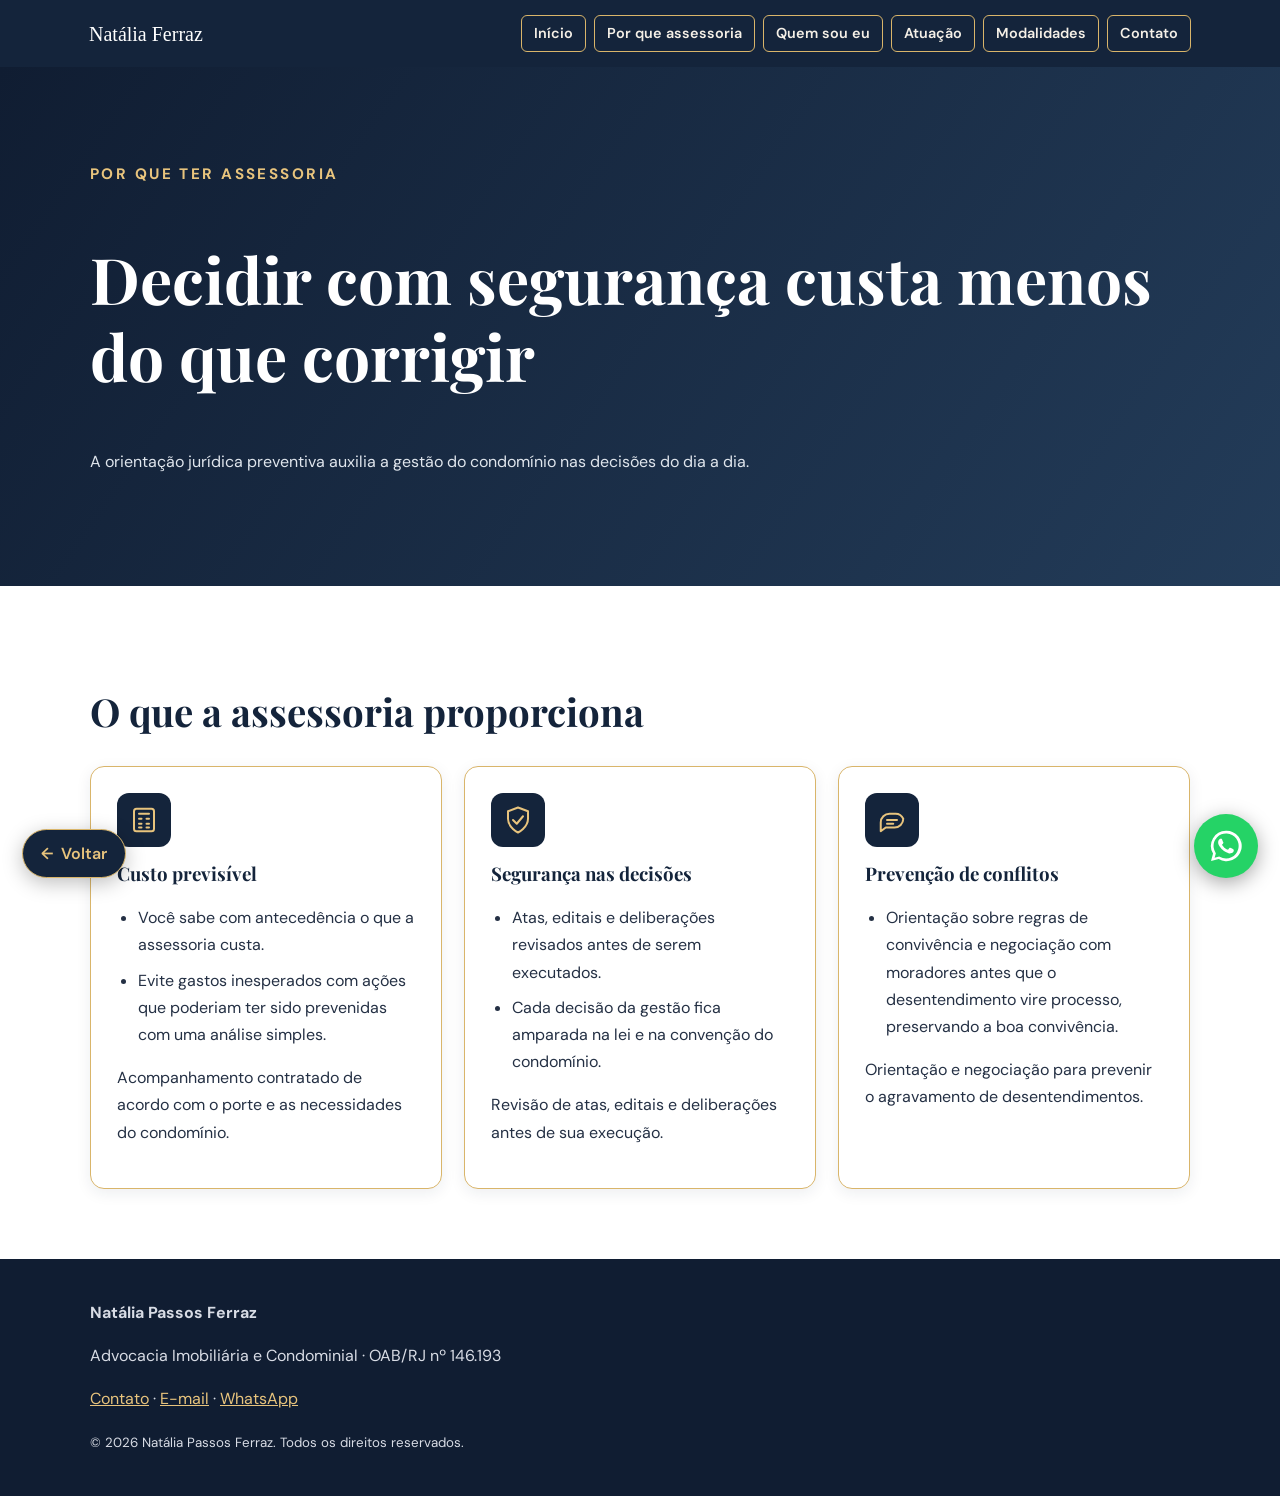
==== commit f0b420bd: "Add files via upload" ====
--- a/assessoria.html
+++ b/assessoria.html
@@ -6,4 +6,4 @@
 <meta property="og:description" content="Conheça a assessoria jurídica preventiva para condomínios, com orientação a síndicos, segurança nas decisões e prevenção de conflitos.">
 <meta property="og:url" content="https://www.nataliaferraz.com.br/assessoria.html">
 <meta property="og:locale" content="pt_BR">
-</head><body><header><nav><a class="brand" href="index.html">Natália Ferraz</a><div class="links"><a href="index.html">Início</a><a href="assessoria.html">Por que assessoria</a><a href="sobre.html">Quem sou eu</a><a href="atuacao.html">Atuação</a><a href="planos.html">Planos</a><a href="contato.html">Contato</a></div></nav></header><div class="wrap" style="padding-top:16px;padding-bottom:16px"><a href="index.html" onclick="if(document.referrer){try{var u=new URL(document.referrer);if(u.origin===location.origin &amp;&amp; history.length&gt;1){history.back();return false;}}catch(e){}}" style="display:inline-flex;align-items:center;gap:8px;border:1px solid #b99a60;border-radius:7px;padding:8px 16px;color:#14243b;background:#fff;text-decoration:none;font-weight:600"><span aria-hidden="true" style="color:#a08040">&#8592;</span> Voltar</a></div><section class="hero"><div class="wrap"><div class="eyebrow" style="color:#e8c47d">Por que ter assessoria</div><h1>Decidir com segurança custa menos do que corrigir</h1><p>A orientação jurídica preventiva auxilia a gestão do condomínio nas decisões do dia a dia.</p></div></section><section class="section "><div class="wrap"><h2>O que a assessoria proporciona</h2><div class="grid"><article class="card" style="border:1px solid #d9b56a;border-radius:14px;padding:26px;background:#fff;box-shadow:0 4px 15px rgba(20,36,59,.08);"><div style="display:flex;align-items:center;justify-content:center;width:54px;height:54px;border-radius:12px;background:#14243b;color:#e8c47d;margin-bottom:16px;"><svg xmlns="http://www.w3.org/2000/svg" viewBox="0 0 24 24" width="30" height="30" fill="none" stroke="currentColor" stroke-width="1.6" stroke-linecap="round" stroke-linejoin="round" aria-hidden="true"><rect x="4" y="3" width="16" height="18" rx="2"/><path d="M8 7h8M8 11h2m4 0h2M8 15h2m4 0h2M8 18h2m4 0h2"/></svg></div><h3>Custo previsível</h3><ul style="list-style:disc outside;padding-left:1.3em;margin:12px 0 0;"><li style="display:list-item;margin-bottom:8px;">Você sabe com antecedência o que a assessoria custa.</li><li style="display:list-item;margin-bottom:8px;">Evite gastos inesperados com ações que poderiam ter sido prevenidas com uma análise simples.</li></ul><p>Acompanhamento contratado de acordo com o porte e as necessidades do condomínio.</p></article><article class="card" style="border:1px solid #d9b56a;border-radius:14px;padding:26px;background:#fff;box-shadow:0 4px 15px rgba(20,36,59,.08);"><div style="display:flex;align-items:center;justify-content:center;width:54px;height:54px;border-radius:12px;background:#14243b;color:#e8c47d;margin-bottom:16px;"><svg xmlns="http://www.w3.org/2000/svg" viewBox="0 0 24 24" width="30" height="30" fill="none" stroke="currentColor" stroke-width="1.6" stroke-linecap="round" stroke-linejoin="round" aria-hidden="true"><path d="M12 22s8-4 8-11V5l-8-3-8 3v6c0 7 8 11 8 11Z"/><path d="m8 12 3 3 5-6"/></svg></div><h3>Segurança nas decisões</h3><ul style="list-style:disc outside;padding-left:1.3em;margin:12px 0 0;"><li style="display:list-item;margin-bottom:8px;">Atas, editais e deliberações revisados antes de serem executados.</li><li style="display:list-item;margin-bottom:8px;">Cada decisão da gestão fica amparada na lei e na convenção do condomínio.</li></ul><p>Revisão de atas, editais e deliberações antes de sua execução.</p></article><article class="card" style="border:1px solid #d9b56a;border-radius:14px;padding:26px;background:#fff;box-shadow:0 4px 15px rgba(20,36,59,.08);"><div style="display:flex;align-items:center;justify-content:center;width:54px;height:54px;border-radius:12px;background:#14243b;color:#e8c47d;margin-bottom:16px;"><svg xmlns="http://www.w3.org/2000/svg" viewBox="0 0 24 24" width="30" height="30" fill="none" stroke="currentColor" stroke-width="1.6" stroke-linecap="round" stroke-linejoin="round" aria-hidden="true"><path d="M21 11a7 7 0 0 1-7 7H7l-4 3v-7a7 7 0 0 1 7-7h4a7 7 0 0 1 7 4Z"/><path d="M8 12h8M8 15h5"/></svg></div><h3>Prevenção de conflitos</h3><ul style="list-style:disc outside;padding-left:1.3em;margin:12px 0 0;"><li style="display:list-item;margin-bottom:8px;">Orientação sobre regras de convivência e negociação com moradores antes que o desentendimento vire processo, preservando a boa convivência.</li></ul><p>Orientação e negociação para prevenir o agravamento de desentendimentos.</p></article></div></div></section><footer><div class="wrap"><strong>Natália Passos Ferraz</strong><p>Advocacia Imobiliária e Condominial · OAB/RJ nº 146.193</p><p><a href="contato.html">Contato</a> · <a href="mailto:nataliaferraz.adv@hotmail.com">E-mail</a> · <a href="https://wa.me/5524999140991?text=Ol%C3%A1%2C%20Dra.%20Nat%C3%A1lia%21%20Gostaria%20de%20informa%C3%A7%C3%B5es%20sobre%20assessoria%20jur%C3%ADdica." target="_blank" rel="noopener noreferrer">WhatsApp</a></p><small>© 2026 Natália Passos Ferraz. Todos os direitos reservados.</small></div></footer><a class="whatsapp-fixo" href="https://wa.me/5524999140991?text=Ol%C3%A1%2C%20Dra.%20Nat%C3%A1lia%21%20Gostaria%20de%20informa%C3%A7%C3%B5es%20sobre%20assessoria%20jur%C3%ADdica." target="_blank" rel="noopener noreferrer" aria-label="Conversar com Natália pelo WhatsApp"><svg xmlns="http://www.w3.org/2000/svg" viewBox="0 0 32 32" width="31" height="31" aria-hidden="true"><path fill="currentColor" d="M16.03 3.2A12.7 12.7 0 0 0 5.1 22.4L3.4 28.7l6.5-1.7a12.8 12.8 0 1 0 6.13-23.8Zm0 23.3a10.5 10.5 0 0 1-5.35-1.46l-.38-.23-3.87 1.02 1.03-3.77-.25-.39A10.56 10.56 0 1 1 16.03 26.5Zm5.8-7.9c-.32-.16-1.9-.94-2.2-1.04-.3-.11-.51-.16-.73.16-.22.32-.84 1.04-1.03 1.25-.19.21-.38.24-.7.08-.32-.16-1.36-.5-2.58-1.59-.95-.85-1.6-1.9-1.79-2.22-.19-.32-.02-.49.14-.65.14-.14.32-.37.48-.56.16-.19.21-.32.32-.53.11-.21.05-.4-.03-.56-.08-.16-.73-1.76-1-2.41-.26-.63-.53-.54-.73-.55h-.62c-.22 0-.56.08-.86.4-.3.32-1.13 1.11-1.13 2.71s1.16 3.15 1.32 3.36c.16.21 2.29 3.5 5.55 4.91.78.34 1.39.54 1.86.69.78.25 1.5.21 2.06.13.63-.09 1.9-.78 2.17-1.53.27-.75.27-1.39.19-1.53-.08-.13-.3-.21-.62-.37Z"/></svg><span class="whatsapp-texto">WhatsApp</span></a></body></html>+</head><body><header><nav><a class="brand" href="index.html">Natália Ferraz</a><div class="links"><a href="index.html">Início</a><a href="assessoria.html">Por que assessoria</a><a href="sobre.html">Quem sou eu</a><a href="atuacao.html">Atuação</a><a href="planos.html">Modalidades</a><a href="contato.html">Contato</a></div></nav></header><div class="wrap" style="padding-top:16px;padding-bottom:16px"><a href="index.html" onclick="if(document.referrer){try{var u=new URL(document.referrer);if(u.origin===location.origin &amp;&amp; history.length&gt;1){history.back();return false;}}catch(e){}}" style="display:inline-flex;align-items:center;gap:8px;border:1px solid #b99a60;border-radius:7px;padding:8px 16px;color:#14243b;background:#fff;text-decoration:none;font-weight:600"><span aria-hidden="true" style="color:#a08040">&#8592;</span> Voltar</a></div><section class="hero"><div class="wrap"><div class="eyebrow" style="color:#e8c47d">Por que ter assessoria</div><h1>Decidir com segurança custa menos do que corrigir</h1><p>A orientação jurídica preventiva auxilia a gestão do condomínio nas decisões do dia a dia.</p></div></section><section class="section "><div class="wrap"><h2>O que a assessoria proporciona</h2><div class="grid"><article class="card" style="border:1px solid #d9b56a;border-radius:14px;padding:26px;background:#fff;box-shadow:0 4px 15px rgba(20,36,59,.08);"><div style="display:flex;align-items:center;justify-content:center;width:54px;height:54px;border-radius:12px;background:#14243b;color:#e8c47d;margin-bottom:16px;"><svg xmlns="http://www.w3.org/2000/svg" viewBox="0 0 24 24" width="30" height="30" fill="none" stroke="currentColor" stroke-width="1.6" stroke-linecap="round" stroke-linejoin="round" aria-hidden="true"><rect x="4" y="3" width="16" height="18" rx="2"/><path d="M8 7h8M8 11h2m4 0h2M8 15h2m4 0h2M8 18h2m4 0h2"/></svg></div><h3>Custo previsível</h3><ul style="list-style:disc outside;padding-left:1.3em;margin:12px 0 0;"><li style="display:list-item;margin-bottom:8px;">Você sabe com antecedência o que a assessoria custa.</li><li style="display:list-item;margin-bottom:8px;">Evite gastos inesperados com ações que poderiam ter sido prevenidas com uma análise simples.</li></ul><p>Acompanhamento contratado de acordo com o porte e as necessidades do condomínio.</p></article><article class="card" style="border:1px solid #d9b56a;border-radius:14px;padding:26px;background:#fff;box-shadow:0 4px 15px rgba(20,36,59,.08);"><div style="display:flex;align-items:center;justify-content:center;width:54px;height:54px;border-radius:12px;background:#14243b;color:#e8c47d;margin-bottom:16px;"><svg xmlns="http://www.w3.org/2000/svg" viewBox="0 0 24 24" width="30" height="30" fill="none" stroke="currentColor" stroke-width="1.6" stroke-linecap="round" stroke-linejoin="round" aria-hidden="true"><path d="M12 22s8-4 8-11V5l-8-3-8 3v6c0 7 8 11 8 11Z"/><path d="m8 12 3 3 5-6"/></svg></div><h3>Segurança nas decisões</h3><ul style="list-style:disc outside;padding-left:1.3em;margin:12px 0 0;"><li style="display:list-item;margin-bottom:8px;">Atas, editais e deliberações revisados antes de serem executados.</li><li style="display:list-item;margin-bottom:8px;">Cada decisão da gestão fica amparada na lei e na convenção do condomínio.</li></ul><p>Revisão de atas, editais e deliberações antes de sua execução.</p></article><article class="card" style="border:1px solid #d9b56a;border-radius:14px;padding:26px;background:#fff;box-shadow:0 4px 15px rgba(20,36,59,.08);"><div style="display:flex;align-items:center;justify-content:center;width:54px;height:54px;border-radius:12px;background:#14243b;color:#e8c47d;margin-bottom:16px;"><svg xmlns="http://www.w3.org/2000/svg" viewBox="0 0 24 24" width="30" height="30" fill="none" stroke="currentColor" stroke-width="1.6" stroke-linecap="round" stroke-linejoin="round" aria-hidden="true"><path d="M21 11a7 7 0 0 1-7 7H7l-4 3v-7a7 7 0 0 1 7-7h4a7 7 0 0 1 7 4Z"/><path d="M8 12h8M8 15h5"/></svg></div><h3>Prevenção de conflitos</h3><ul style="list-style:disc outside;padding-left:1.3em;margin:12px 0 0;"><li style="display:list-item;margin-bottom:8px;">Orientação sobre regras de convivência e negociação com moradores antes que o desentendimento vire processo, preservando a boa convivência.</li></ul><p>Orientação e negociação para prevenir o agravamento de desentendimentos.</p></article></div></div></section><footer><div class="wrap"><strong>Natália Passos Ferraz</strong><p>Advocacia Imobiliária e Condominial · OAB/RJ nº 146.193</p><p><a href="contato.html">Contato</a> · <a href="mailto:nataliaferraz.adv@hotmail.com">E-mail</a> · <a href="https://wa.me/5524999140991?text=Ol%C3%A1%2C%20Dra.%20Nat%C3%A1lia%21%20Gostaria%20de%20informa%C3%A7%C3%B5es%20sobre%20assessoria%20jur%C3%ADdica." target="_blank" rel="noopener noreferrer">WhatsApp</a></p><small>© 2026 Natália Passos Ferraz. Todos os direitos reservados.</small></div></footer><a class="whatsapp-fixo" href="https://wa.me/5524999140991?text=Ol%C3%A1%2C%20Dra.%20Nat%C3%A1lia%21%20Gostaria%20de%20informa%C3%A7%C3%B5es%20sobre%20assessoria%20jur%C3%ADdica." target="_blank" rel="noopener noreferrer" aria-label="Conversar com Natália pelo WhatsApp"><svg xmlns="http://www.w3.org/2000/svg" viewBox="0 0 32 32" width="31" height="31" aria-hidden="true"><path fill="currentColor" d="M16.03 3.2A12.7 12.7 0 0 0 5.1 22.4L3.4 28.7l6.5-1.7a12.8 12.8 0 1 0 6.13-23.8Zm0 23.3a10.5 10.5 0 0 1-5.35-1.46l-.38-.23-3.87 1.02 1.03-3.77-.25-.39A10.56 10.56 0 1 1 16.03 26.5Zm5.8-7.9c-.32-.16-1.9-.94-2.2-1.04-.3-.11-.51-.16-.73.16-.22.32-.84 1.04-1.03 1.25-.19.21-.38.24-.7.08-.32-.16-1.36-.5-2.58-1.59-.95-.85-1.6-1.9-1.79-2.22-.19-.32-.02-.49.14-.65.14-.14.32-.37.48-.56.16-.19.21-.32.32-.53.11-.21.05-.4-.03-.56-.08-.16-.73-1.76-1-2.41-.26-.63-.53-.54-.73-.55h-.62c-.22 0-.56.08-.86.4-.3.32-1.13 1.11-1.13 2.71s1.16 3.15 1.32 3.36c.16.21 2.29 3.5 5.55 4.91.78.34 1.39.54 1.86.69.78.25 1.5.21 2.06.13.63-.09 1.9-.78 2.17-1.53.27-.75.27-1.39.19-1.53-.08-.13-.3-.21-.62-.37Z"/></svg><span class="whatsapp-texto">WhatsApp</span></a></body></html>
--- a/style.css
+++ b/style.css
@@ -1,4 +1,4 @@
-@import url('https://fonts.googleapis.com/css2?family=DM+Sans:wght@400;500;600;700&family=Playfair+Display:wght@500;600;700&display=swap');:root{--navy:#14243b;--gold:#d9b56a;--cream:#f8f6f0;--ink:#243044}*{box-sizing:border-box}body{margin:0;font-family:'DM Sans',Arial,sans-serif;color:var(--ink);line-height:1.7;background:#fff}h1,h2,h3{font-family:'Playfair Display',Georgia,serif;line-height:1.2;color:var(--navy)}h1{font-size:clamp(2.3rem,5vw,4rem)}h2{font-size:clamp(1.9rem,3vw,2.7rem)}a{color:#274d7c}header{background:var(--navy);position:sticky;top:0;z-index:5}nav{max-width:1150px;margin:auto;display:flex;align-items:center;justify-content:space-between;gap:18px;padding:15px 24px;flex-wrap:wrap}nav .brand{font-family:Georgia,serif;color:#fff;font-size:1.25rem;text-decoration:none}nav .links{display:flex;gap:17px;flex-wrap:wrap}nav .links a{color:#f5f0e7;text-decoration:none;font-size:.9rem}nav a:hover{color:var(--gold)}.hero{background:linear-gradient(125deg,#101d32,#233c59);color:#fff;padding:95px 24px}.hero h1{color:#fff}.hero p{color:#e0e6ed}.wrap{max-width:1100px;margin:auto}.section{padding:70px 24px}.section.alt{background:var(--cream)}.eyebrow{text-transform:uppercase;letter-spacing:.16em;color:#a67e34;font-size:.76rem;font-weight:700}.grid{display:grid;grid-template-columns:repeat(auto-fit,minmax(245px,1fr));gap:22px}.card{padding:27px;border:1px solid #e5e3de;border-radius:12px;background:#fff}.card h3{margin-top:0}.btn{display:inline-block;padding:12px 22px;background:var(--gold);color:#14243b;border-radius:6px;font-weight:700;text-decoration:none;margin:8px 8px 8px 0}.btn.secondary{background:transparent;color:var(--navy);border:1px solid var(--navy)}.hero .btn.secondary{color:white;border-color:#fff}ul{padding-left:22px}li{margin:6px 0}details{border:1px solid #ddd;border-radius:9px;margin:12px 0;padding:18px;background:#fff}summary{cursor:pointer;font-weight:700;color:var(--navy)}table{border-collapse:collapse;width:100%;min-width:580px}th,td{border-bottom:1px solid #ddd;padding:12px;text-align:left}th{background:#edf0f2}.scroll{overflow-x:auto}.note{border-left:4px solid var(--gold);padding:13px 18px;background:#faf7ef}footer{background:#101d32;color:#d8dce5;padding:40px 24px}footer a{color:#e8c47d}.portrait{width:100%;max-width:330px;border-radius:12px;object-fit:cover}.bio{display:grid;grid-template-columns:1fr 2fr;gap:35px;align-items:start}@media(max-width:700px){.bio{grid-template-columns:1fr}nav{position:static}.hero{padding:65px 24px}}
+@import url('https://fonts.googleapis.com/css2?family=DM+Sans:wght@400;500;600;700&family=Playfair+Display:wght@500;600;700&display=swap');:root{--navy:#14243b;--gold:#d9b56a;--cream:#f8f6f0;--ink:#243044}*{box-sizing:border-box}body{margin:0;font-family:'DM Sans',Arial,sans-serif;color:var(--ink);line-height:1.7;background:#fff}h1,h2,h3{font-family:'Playfair Display',Georgia,serif;line-height:1.2;color:var(--navy)}h1{font-size:clamp(2.3rem,5vw,4rem)}h2{font-size:clamp(1.9rem,3vw,2.7rem)}a{color:#274d7c}header{background:var(--navy);position:sticky;top:0;z-index:5}nav{max-width:1150px;margin:auto;display:flex;align-items:center;justify-content:space-between;gap:18px;padding:15px 24px;flex-wrap:wrap}nav .brand{font-family:Georgia,serif;color:#fff;font-size:1.25rem;text-decoration:none}nav .links{display:flex;gap:17px;flex-wrap:wrap}nav .links a{color:#f5f0e7;text-decoration:none;font-size:.9rem}nav a:hover{color:var(--gold)}.hero{background:linear-gradient(125deg,#101d32,#233c59);color:#fff;padding:95px 24px}.hero h1{color:#fff}.hero p{color:#e0e6ed}.wrap{max-width:1100px;margin:auto}.section{padding:70px 24px}.section.alt{background:var(--cream)}.eyebrow{text-transform:uppercase;letter-spacing:.16em;color:#a67e34;font-size:.95rem;font-weight:700}.grid{display:grid;grid-template-columns:repeat(auto-fit,minmax(245px,1fr));gap:22px}.card{padding:27px;border:1px solid #e5e3de;border-radius:12px;background:#fff}.card h3{margin-top:0}.btn{display:inline-block;padding:12px 22px;background:var(--gold);color:#14243b;border-radius:6px;font-weight:700;text-decoration:none;margin:8px 8px 8px 0}.btn.secondary{background:transparent;color:var(--navy);border:1px solid var(--navy)}.hero .btn.secondary{color:white;border-color:#fff}ul{padding-left:22px}li{margin:6px 0}details{border:1px solid #ddd;border-radius:9px;margin:12px 0;padding:18px;background:#fff}summary{cursor:pointer;font-weight:700;color:var(--navy)}table{border-collapse:collapse;width:100%;min-width:580px}th,td{border-bottom:1px solid #ddd;padding:12px;text-align:left}th{background:#edf0f2}.scroll{overflow-x:auto}.note{border-left:4px solid var(--gold);padding:13px 18px;background:#faf7ef}footer{background:#101d32;color:#d8dce5;padding:40px 24px}footer a{color:#e8c47d}.portrait{width:100%;max-width:330px;border-radius:12px;object-fit:cover}.bio{display:grid;grid-template-columns:1fr 2fr;gap:35px;align-items:start}@media(max-width:700px){.bio{grid-template-columns:1fr}nav{position:static}.hero{padding:65px 24px}}
 /* Botão fixo de contato por WhatsApp */
 .whatsapp-fixo{position:fixed;right:20px;bottom:20px;z-index:1000;display:inline-flex;align-items:center;gap:10px;background:#167d48;color:white!important;text-decoration:none;font-weight:700;padding:13px 19px;border-radius:999px;box-shadow:0 6px 22px rgba(0,0,0,.22);transition:transform .2s,background .2s}
 .whatsapp-fixo:hover,.whatsapp-fixo:focus-visible{background:#116a3d;transform:translateY(-2px)}
